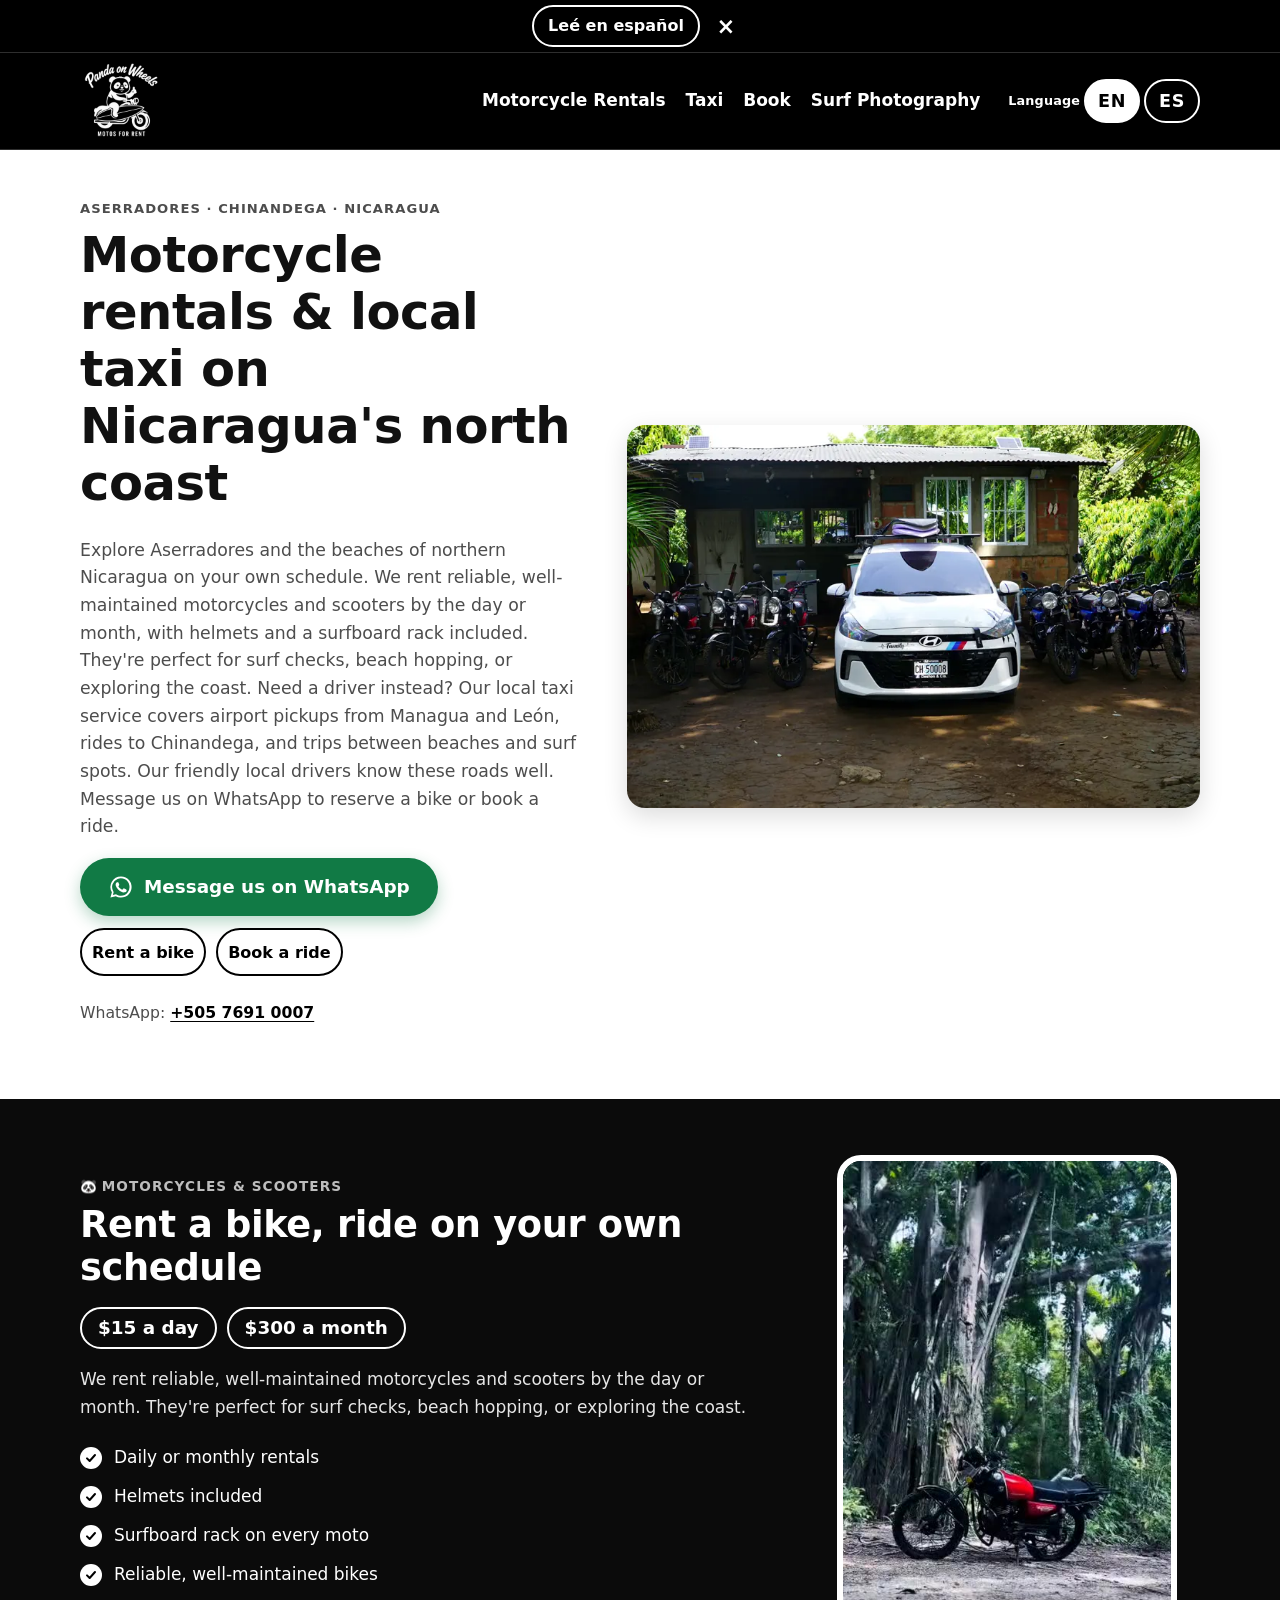
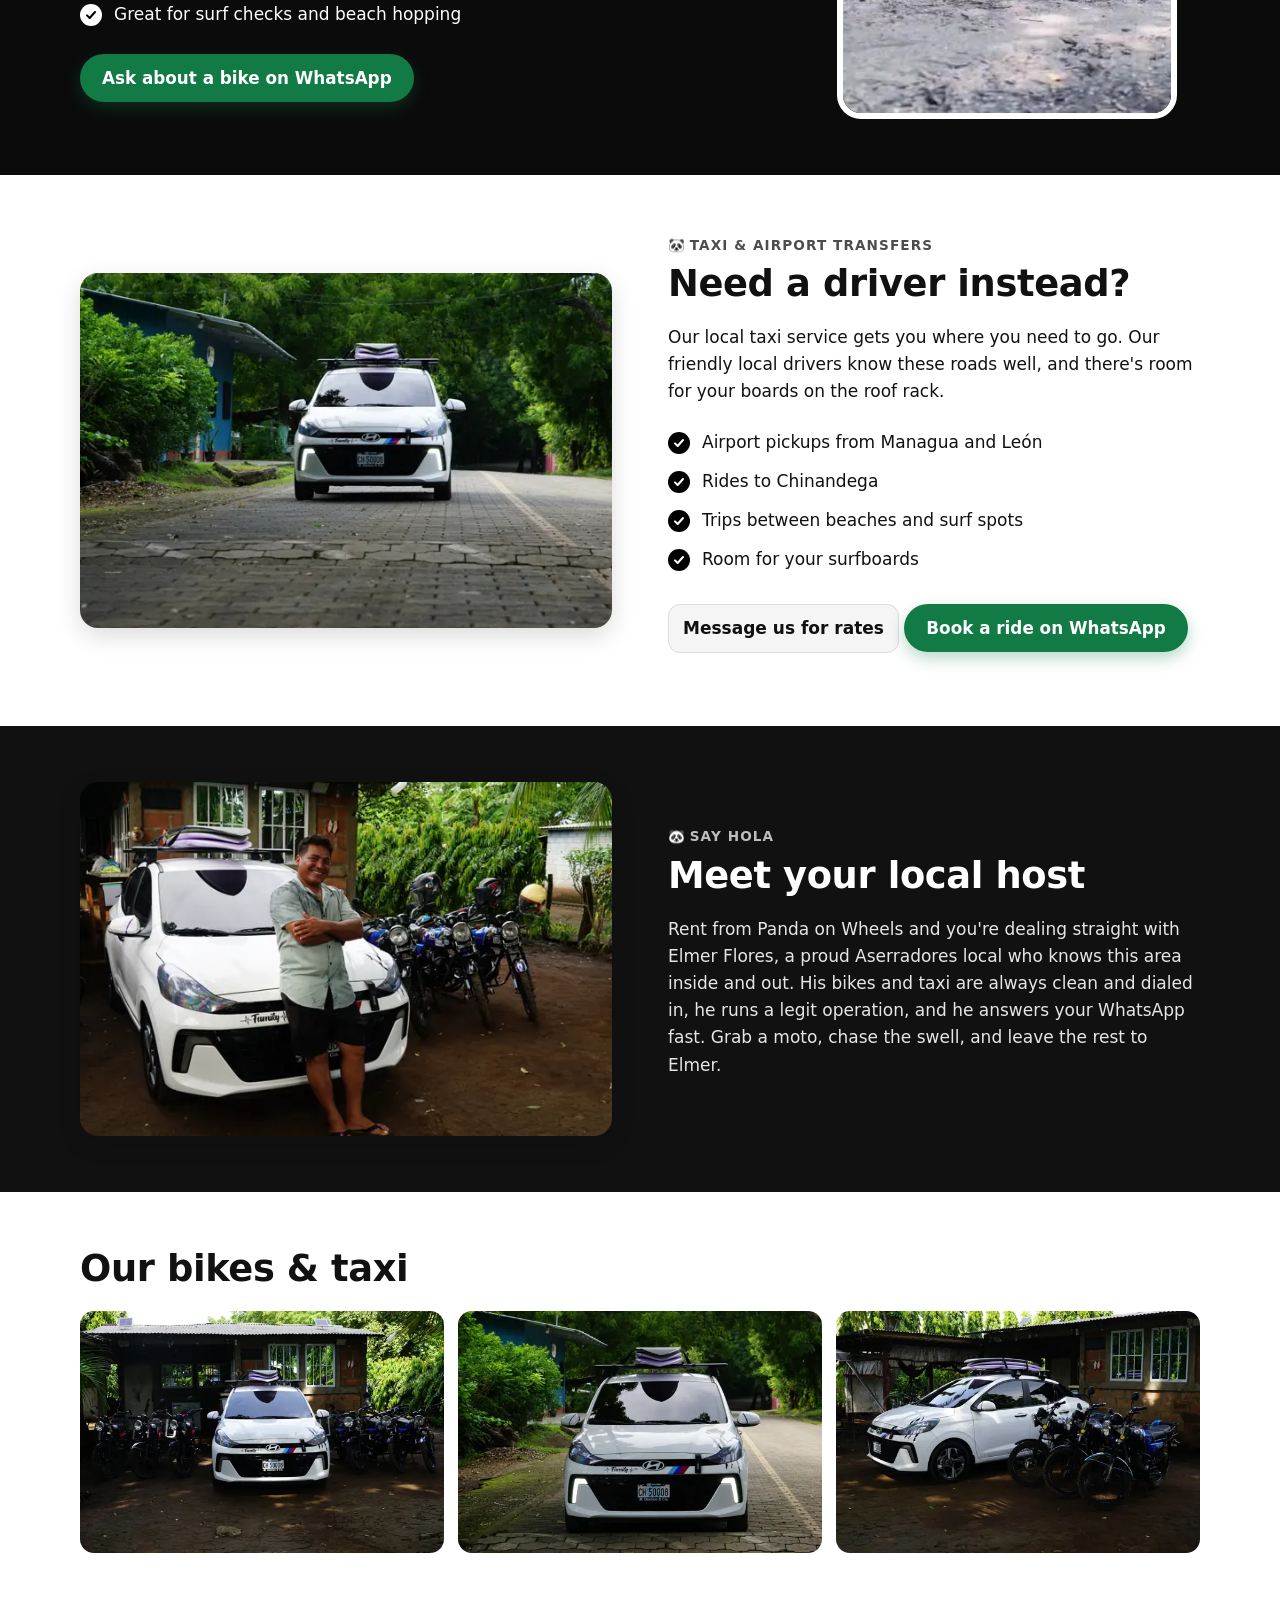
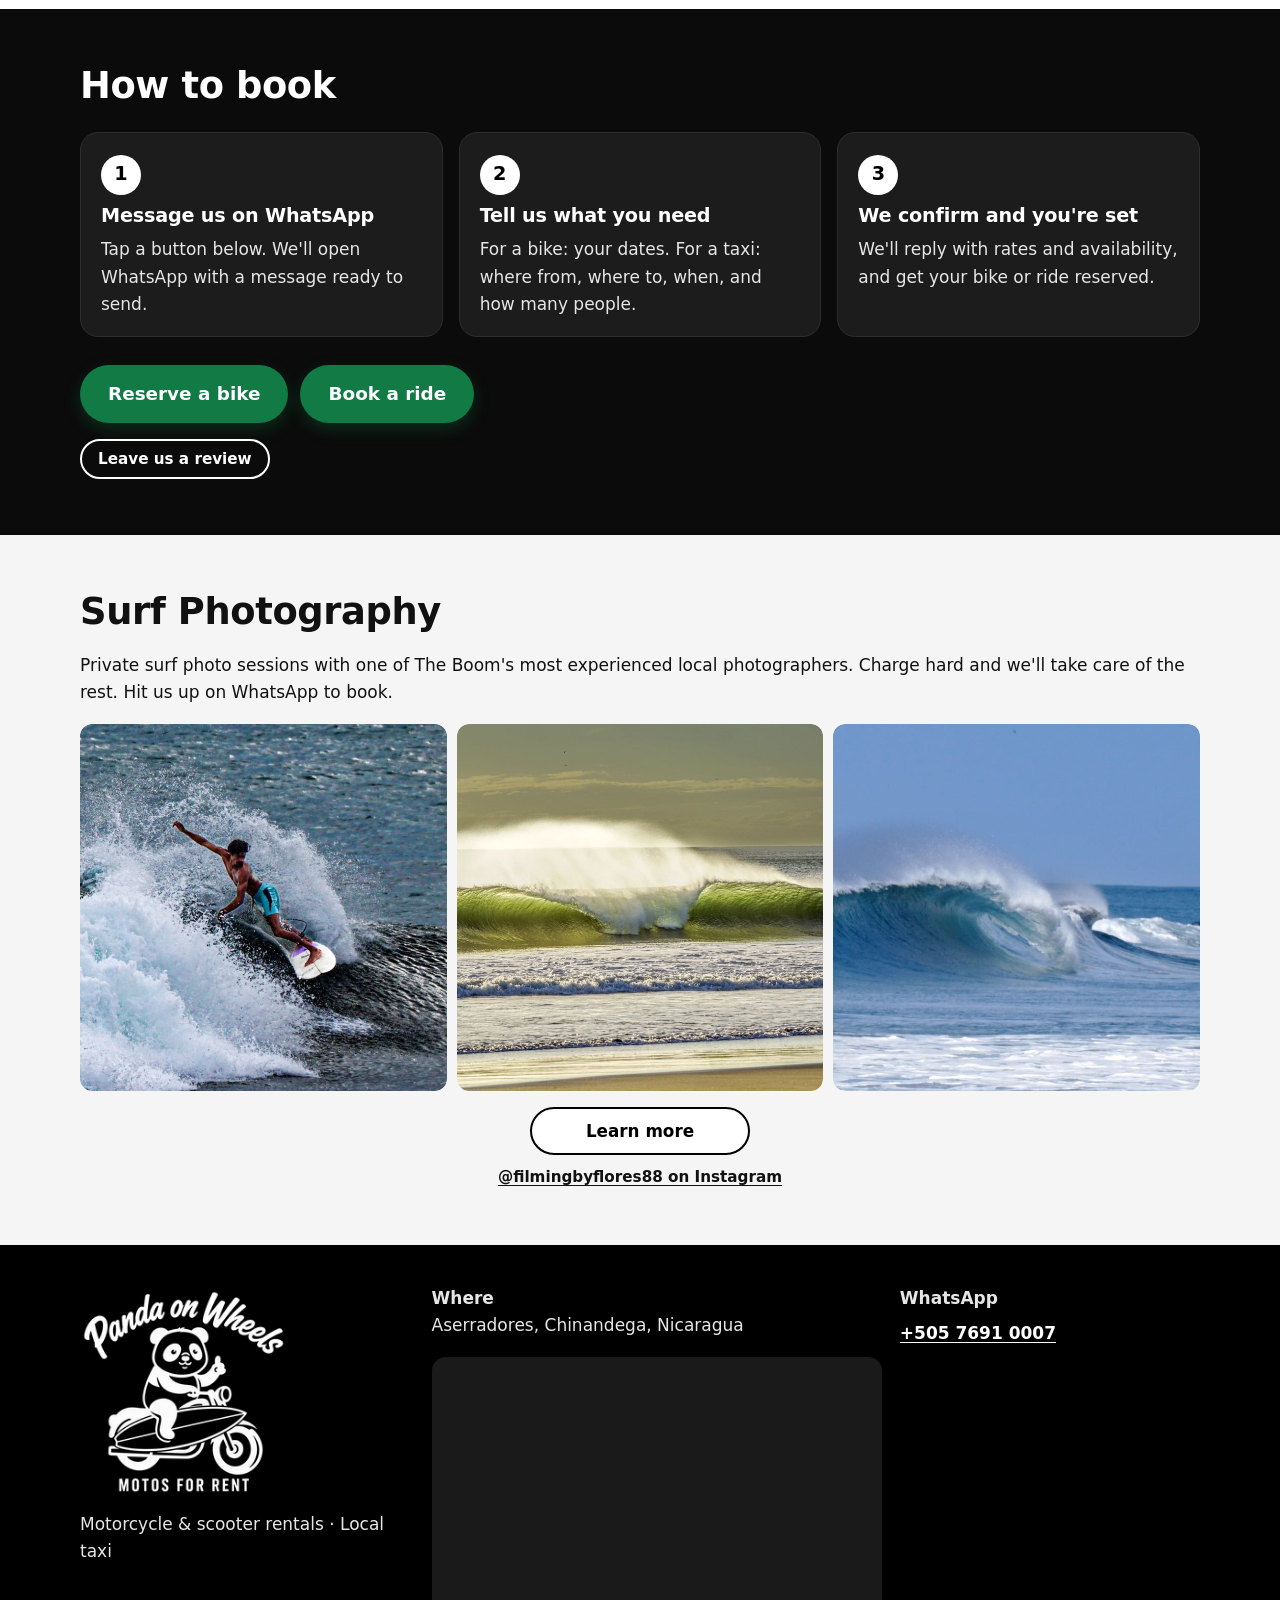
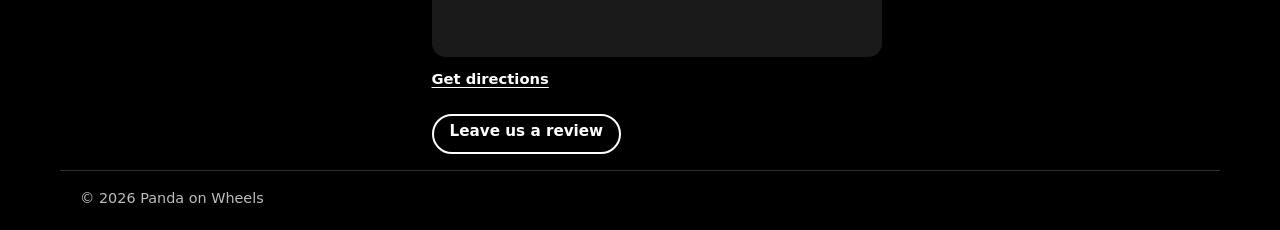
==== index.html @ 4ff0ecdb "Remove the bike availability button from rentals. Drop the Check bike availability link and its Span" ====
<!doctype html>
<html lang="en">
<head>
  <meta charset="utf-8">
  <meta name="viewport" content="width=device-width, initial-scale=1">
  <title>Panda on Wheels | Motorcycle Rentals &amp; Taxi in Aserradores, Nicaragua</title>
  <meta name="description" content="Motorcycle and scooter rentals by the day or month (helmets included) and local taxi service in Aserradores (Asseradores), Chinandega, Nicaragua. Airport pickups from Managua and León. Book on WhatsApp.">
  <!--
    Site URL: https://pandaonwheelsnicaragua.com
    Canonical, og:url, og:image, and JSON-LD url / logo / image use this domain.
    CNAME at the repo root is pandaonwheelsnicaragua.com.
  -->
  <link rel="canonical" href="https://pandaonwheelsnicaragua.com/">
  <link rel="icon" href="favicon-32.png" sizes="32x32" type="image/png">
  <link rel="icon" href="favicon.ico" sizes="any">
  <link rel="apple-touch-icon" href="apple-touch-icon.png" sizes="180x180">
  <meta name="theme-color" content="#000000">
  <!-- Open Graph / social previews -->
  <meta property="og:type" content="website">
  <meta property="og:site_name" content="Panda on Wheels">
  <meta property="og:title" content="Panda on Wheels | Motorcycle Rentals &amp; Taxi in Aserradores, Nicaragua">
  <meta property="og:description" content="Motorcycle and scooter rentals by the day or month, helmets included, plus local taxi and airport pickups. Alquiler de motos y servicio de taxi en Aserradores, Chinandega.">
  <meta property="og:url" content="https://pandaonwheelsnicaragua.com/">
  <meta property="og:image" content="https://pandaonwheelsnicaragua.com/images/og-image.jpg">
  <meta property="og:image:width" content="1200">
  <meta property="og:image:height" content="630">
  <meta property="og:image:alt" content="Panda on Wheels logo: a panda riding a motorcycle with a surfboard, text Motos for Rent">
  <meta property="og:locale" content="en_US">
  <meta property="og:locale:alternate" content="es_NI">
  <meta name="twitter:card" content="summary_large_image">

  <link rel="preload" as="image" href="images/storefront-1600.webp" imagesrcset="images/storefront-800.webp 800w, images/storefront-1600.webp 1600w" imagesizes="(min-width: 900px) 55vw, 100vw" type="image/webp">
  <link rel="stylesheet" href="styles.css?v=20261019l">

  <!-- LocalBusiness structured data: only confirmed facts.
       If the WhatsApp number changes, update "telephone" here AND in config.js. -->
  <script type="application/ld+json">
  {
    "@context": "https://schema.org",
    "@type": "LocalBusiness",
    "name": "Panda on Wheels",
    "founder": {"@type": "Person", "name": "Elmer Flores"},
    "url": "https://pandaonwheelsnicaragua.com/",
    "logo": "https://pandaonwheelsnicaragua.com/images/logo-square-512.png",
    "image": ["https://pandaonwheelsnicaragua.com/images/storefront-1600.jpg", "https://pandaonwheelsnicaragua.com/images/logo-square-512.png"],
    "description": "Motorcycle and scooter rentals by the day or month, helmets and a surfboard rack included, and local taxi service: airport pickups from Managua and León, rides to Chinandega, and trips between beaches and surf spots.",
    "telephone": "+505 7691 0007",
    "address": {
      "@type": "PostalAddress",
      "addressLocality": "Aserradores",
      "addressRegion": "Chinandega",
      "addressCountry": "NI"
    },
    "areaServed": ["Aserradores", "Aposentillo", "Jiquilillo", "Padre Ramos", "Chinandega", "León", "Managua"],
    "knowsLanguage": ["en", "es"],
    "priceRange": "$15/day, $300/month",
    "makesOffer": [
      {
        "@type": "Offer",
        "name": "Motorcycle rental by the day",
        "priceSpecification": {
          "@type": "UnitPriceSpecification",
          "price": "15",
          "priceCurrency": "USD",
          "unitText": "DAY"
        }
      },
      {
        "@type": "Offer",
        "name": "Motorcycle rental by the month",
        "priceSpecification": {
          "@type": "UnitPriceSpecification",
          "price": "300",
          "priceCurrency": "USD",
          "unitText": "MONTH"
        }
      }
    ]
  }
  </script>
</head>
<body>
  <a class="skip-link" href="#main" data-i18n="skip">Skip to content</a>

  <div class="lang-note" id="lang-note" hidden>
    <div class="wrap lang-note-inner">
      <button type="button" class="lang-note-go" data-i18n="lang.note">Leé en español</button>
      <button type="button" class="lang-note-x" data-i18n-aria="lang.dismiss" aria-label="Dismiss">×</button>
    </div>
  </div>
  <script>
    (function () {
      try {
        if (!localStorage.getItem('pow-lang') && localStorage.getItem('pow-lang-note') !== '1') {
          document.getElementById('lang-note').hidden = false;
        }
      } catch (e) {}
    })();
  </script>

  <header class="site-header">
    <div class="wrap header-inner">
      <a class="brand" href="#top" aria-label="Panda on Wheels – home">
        <img class="brand-logo" src="images/logo-white-480.png" srcset="images/logo-white-240.png 240w, images/logo-white-480.png 480w, images/logo-white.png 720w" sizes="(min-width: 900px) 80px, 64px" width="64" height="64" alt="Panda on Wheels">
      </a>
      <nav class="nav" id="site-nav" aria-label="Main">
        <a href="#rentals" data-i18n="nav.rentals">Motorcycle Rentals</a>
        <a href="#taxi" data-i18n="nav.taxi">Taxi</a>
        <a href="#book" data-i18n="nav.book">Book</a>
        <a href="/surf-photography/" data-i18n="nav.surf">Surf Photography</a>
      </nav>
      <div class="header-end">
        <div class="lang" role="group" aria-label="Language / Idioma">
          <span class="lang-label" data-i18n="lang.label">Language</span>
          <button type="button" data-lang="en" aria-pressed="true" lang="en">EN</button>
          <button type="button" data-lang="es" aria-pressed="false" lang="es">ES</button>
        </div>
        <button type="button" class="menu-toggle" aria-expanded="false" aria-controls="site-nav" aria-label="Menu" data-i18n-aria="nav.menu">
          <svg class="menu-icon menu-icon-bars" viewBox="0 0 28 23" width="28" height="23" aria-hidden="true" focusable="false"><path fill="none" stroke="currentColor" stroke-width="3" stroke-linecap="round" d="M1.5 1.5h25M1.5 11.5h25M1.5 21.5h25"/></svg>
          <svg class="menu-icon menu-icon-x" viewBox="0 0 28 28" width="28" height="28" aria-hidden="true" focusable="false"><path fill="none" stroke="currentColor" stroke-width="3" stroke-linecap="round" d="M4 4l20 20M24 4L4 24"/></svg>
        </button>
      </div>
    </div>
  </header>

  <main id="main">
    <!-- HERO -->
    <section class="hero" id="top">
      <div class="wrap hero-grid">
        <div class="hero-text">
          <p class="eyebrow" data-i18n="hero.eyebrow">Aserradores · Chinandega · Nicaragua</p>
          <h1 data-i18n="hero.title">Motorcycle rentals &amp; local taxi on Nicaragua's north coast</h1>
          <p class="lead" data-i18n="hero.lead">Explore Aserradores and the beaches of northern Nicaragua on your own schedule. We rent reliable, well-maintained motorcycles and scooters by the day or month, with helmets and a surfboard rack included. They're perfect for surf checks, beach hopping, or exploring the coast. Need a driver instead? Our local taxi service covers airport pickups from Managua and León, rides to Chinandega, and trips between beaches and surf spots. Our friendly local drivers know these roads well. Message us on WhatsApp to reserve a bike or book a ride.</p>
          <a class="btn btn-wa btn-xl js-wa" data-wa="general" href="#book" target="_blank" rel="noopener">
            <svg class="wa-icon" viewBox="0 0 32 32" aria-hidden="true" focusable="false"><path fill="currentColor" d="M16 3a13 13 0 0 0-11.2 19.6L3 29l6.6-1.7A13 13 0 1 0 16 3zm0 23.7c-2 0-4-.5-5.7-1.6l-.4-.2-3.9 1 1-3.8-.3-.4A10.7 10.7 0 1 1 16 26.7zm5.9-8c-.3-.2-1.9-1-2.2-1-.3-.1-.5-.2-.7.1l-1 1.3c-.2.2-.4.2-.7.1-.3-.2-1.4-.5-2.6-1.6-1-.9-1.6-1.9-1.8-2.2-.2-.3 0-.5.1-.7l.5-.6.3-.5c.1-.2 0-.4 0-.6l-1-2.4c-.3-.6-.5-.5-.7-.5h-.6c-.2 0-.6.1-.9.4-.3.3-1.2 1.1-1.2 2.8s1.2 3.2 1.4 3.5c.2.2 2.4 3.6 5.7 5 .8.4 1.4.6 1.9.7.8.3 1.5.2 2.1.1.6-.1 1.9-.8 2.2-1.5.3-.7.3-1.4.2-1.5-.1-.2-.3-.3-.6-.4z"/></svg>
            <span data-i18n="hero.cta">Message us on WhatsApp</span>
          </a>
          <div class="hero-sub">
            <a class="btn btn-ghost js-wa" data-wa="rental" href="#book" target="_blank" rel="noopener" data-i18n="hero.ctaBike">Rent a bike</a>
            <a class="btn btn-ghost js-wa" data-wa="taxi" href="#book" target="_blank" rel="noopener" data-i18n="hero.ctaTaxi">Book a ride</a>
          </div>
          <p class="hero-phone"><span data-i18n="hero.phone">WhatsApp:</span> <a class="js-wa js-wa-display" data-wa="general" href="#book" target="_blank" rel="noopener"></a></p>
        </div>
        <figure class="hero-media">
          <picture>
            <source type="image/webp" srcset="images/storefront-800.webp 800w, images/storefront-1600.webp 1600w" sizes="(min-width: 900px) 55vw, 100vw">
            <img src="images/storefront-1600.jpg" srcset="images/storefront-800.jpg 800w, images/storefront-1600.jpg 1600w" sizes="(min-width: 900px) 55vw, 100vw" width="1600" height="1067"
                 alt="Panda on Wheels shop in Aserradores: motorcycles lined up on both sides of a white car parked in front of the house" data-i18n-alt="img.hero" fetchpriority="high">
          </picture>
        </figure>
      </div>
    </section>

    <!-- RENTALS -->
    <section class="section dark" id="rentals" aria-labelledby="rentals-h">
      <div class="wrap split has-video">
        <div>
          <p class="kicker" data-i18n="rentals.kicker">Motorcycles &amp; scooters</p>
          <h2 id="rentals-h" data-i18n="rentals.title">Rent a bike, ride on your own schedule</h2>
          <div class="prices">
            <p class="price" data-i18n="rentals.price">$15 a day</p>
            <p class="price" data-i18n="rentals.priceMonth">$300 a month</p>
          </div>
          <p data-i18n="rentals.body">We rent reliable, well-maintained motorcycles and scooters by the day or month. They're perfect for surf checks, beach hopping, or exploring the coast.</p>
          <ul class="checks">
            <li data-i18n="rentals.li1">Daily or monthly rentals</li>
            <li data-i18n="rentals.li2">Helmets included</li>
            <li data-i18n="rentals.rack">Surfboard rack on every moto</li>
            <li data-i18n="rentals.li3">Reliable, well-maintained bikes</li>
            <li data-i18n="rentals.li4">Great for surf checks and beach hopping</li>
          </ul>
          <a class="btn btn-wa js-wa" data-wa="rental" href="#book" target="_blank" rel="noopener" data-i18n="rentals.cta">Ask about a bike on WhatsApp</a>
        </div>
        <figure class="video-card">
          <!-- Muted autoplay loop. JS swaps to the poster only when prefers-reduced-motion is set. -->
          <video class="js-motion-video" autoplay muted loop playsinline preload="metadata" poster="video/red-bike-poster.jpg" width="432" height="716"
                 aria-label="Short clip: a red rental motorcycle parked in front of a big tree in the jungle" data-i18n-aria="img.video">
            <source src="video/red-bike-loop.mp4" type="video/mp4">
          </video>
          <img class="video-poster" src="video/red-bike-poster.jpg" width="432" height="716" loading="lazy"
               alt="A red rental motorcycle parked in front of a big tree in the jungle" data-i18n-alt="img.video">
        </figure>
      </div>
    </section>

    <!-- TAXI -->
    <section class="section" id="taxi" aria-labelledby="taxi-h">
      <div class="wrap split reverse">
        <div>
          <p class="kicker" data-i18n="taxi.kicker">Taxi &amp; airport transfers</p>
          <h2 id="taxi-h" data-i18n="taxi.title">Need a driver instead?</h2>
          <p data-i18n="taxi.body">Our local taxi service gets you where you need to go. Our friendly local drivers know these roads well, and there's room for your boards on the roof rack.</p>
          <ul class="checks">
            <li data-i18n="taxi.li1">Airport pickups from Managua and León</li>
            <li data-i18n="taxi.li2">Rides to Chinandega</li>
            <li data-i18n="taxi.li3">Trips between beaches and surf spots</li>
            <li data-i18n="taxi.li4">Room for your surfboards</li>
          </ul>
          <p class="rates" data-i18n="rates">Message us for rates</p>
          <a class="btn btn-wa js-wa" data-wa="taxi" href="#book" target="_blank" rel="noopener" data-i18n="taxi.cta">Book a ride on WhatsApp</a>
        </div>
        <figure class="photo">
          <picture>
            <source type="image/webp" srcset="images/taxi-on-road-wide-600.webp 600w, images/taxi-on-road-wide-1200.webp 1200w" sizes="(min-width: 900px) 45vw, 100vw">
            <img src="images/taxi-on-road-wide-1200.jpg" srcset="images/taxi-on-road-wide-600.jpg 600w, images/taxi-on-road-wide-1200.jpg 1200w" sizes="(min-width: 900px) 45vw, 100vw" width="1200" height="800" loading="lazy"
                 alt="White Panda on Wheels taxi with surfboards on the roof rack, on a cobblestone road under trees" data-i18n-alt="img.taxi">
          </picture>
        </figure>
      </div>
    </section>

    <!-- LOCAL HOST -->
    <section class="section dark dark-2" id="host" aria-labelledby="host-h">
      <div class="wrap split">
        <figure class="photo">
          <picture>
            <source type="image/webp" srcset="images/owner-with-taxi-and-bikes-600.webp 600w, images/owner-with-taxi-and-bikes-1200.webp 1200w" sizes="(min-width: 900px) 45vw, 100vw">
            <img src="images/owner-with-taxi-and-bikes-1200.jpg" srcset="images/owner-with-taxi-and-bikes-600.jpg 600w, images/owner-with-taxi-and-bikes-1200.jpg 1200w" sizes="(min-width: 900px) 45vw, 100vw" width="1200" height="800" loading="lazy"
                 alt="Elmer Flores, owner of Panda on Wheels, with the taxi and rental motorcycles" data-i18n-alt="img.host">
          </picture>
        </figure>
        <div>
          <p class="kicker" data-i18n="host.kicker">Say hola</p>
          <h2 id="host-h" data-i18n="host.title">Meet your local host</h2>
          <p data-i18n="host.body">Rent from Panda on Wheels and you're dealing straight with Elmer Flores, a proud Aserradores local who knows this area inside and out. His bikes and taxi are always clean and dialed in, he runs a legit operation, and he answers your WhatsApp fast. Grab a moto, chase the swell, and leave the rest to Elmer.</p>
        </div>
      </div>
    </section>

    <!-- GALLERY -->
    <section class="section" id="gallery" aria-labelledby="gallery-h">
      <div class="wrap">
        <h2 id="gallery-h" data-i18n="gallery.title">Our bikes &amp; taxi</h2>
        <div class="gallery">
          <figure>
            <picture>
              <source type="image/webp" srcset="images/storefront-taxi-bikes-600.webp 600w, images/storefront-taxi-bikes-1200.webp 1200w" sizes="(min-width: 700px) 33vw, 100vw">
              <img src="images/storefront-taxi-bikes-1200.jpg" srcset="images/storefront-taxi-bikes-600.jpg 600w, images/storefront-taxi-bikes-1200.jpg 1200w" sizes="(min-width: 700px) 33vw, 100vw" width="1200" height="800" loading="lazy"
                   alt="The Panda on Wheels house with the taxi in the middle and motorcycles on both sides" data-i18n-alt="img.g1">
            </picture>
          </figure>
          <figure>
            <picture>
              <source type="image/webp" srcset="images/taxi-front-closeup-600.webp 600w, images/taxi-front-closeup-1200.webp 1200w" sizes="(min-width: 700px) 33vw, 100vw">
              <img src="images/taxi-front-closeup-1200.jpg" srcset="images/taxi-front-closeup-600.jpg 600w, images/taxi-front-closeup-1200.jpg 1200w" sizes="(min-width: 700px) 33vw, 100vw" width="1200" height="800" loading="lazy"
                   alt="Front view of the white taxi with surfboards strapped to the roof rack" data-i18n-alt="img.g2">
            </picture>
          </figure>
          <figure>
            <picture>
              <source type="image/webp" srcset="images/taxi-side-with-bikes-600.webp 600w, images/taxi-side-with-bikes-1200.webp 1200w" sizes="(min-width: 700px) 33vw, 100vw">
              <img src="images/taxi-side-with-bikes-1200.jpg" srcset="images/taxi-side-with-bikes-600.jpg 600w, images/taxi-side-with-bikes-1200.jpg 1200w" sizes="(min-width: 700px) 33vw, 100vw" width="1200" height="800" loading="lazy"
                   alt="Three blue rental motorcycles parked next to the white Panda on Wheels taxi" data-i18n-alt="img.g3">
            </picture>
          </figure>
        </div>
      </div>
    </section>

    <!-- HOW TO BOOK -->
    <section class="section book dark" id="book" aria-labelledby="book-h">
      <div class="wrap">
        <h2 id="book-h" data-i18n="book.title">How to book</h2>
        <ol class="steps">
          <li><span class="step-num" aria-hidden="true">1</span><h3 data-i18n="book.s1t">Message us on WhatsApp</h3><p data-i18n="book.s1">Tap a button below. We'll open WhatsApp with a message ready to send.</p></li>
          <li><span class="step-num" aria-hidden="true">2</span><h3 data-i18n="book.s2t">Tell us what you need</h3><p data-i18n="book.s2">For a bike: your dates. For a taxi: where from, where to, when, and how many people.</p></li>
          <li><span class="step-num" aria-hidden="true">3</span><h3 data-i18n="book.s3t">We confirm and you're set</h3><p data-i18n="book.s3">We'll reply with rates and availability, and get your bike or ride reserved.</p></li>
        </ol>
        <div class="book-ctas">
          <a class="btn btn-wa btn-xl js-wa" data-wa="rental" href="#book" target="_blank" rel="noopener" data-i18n="book.ctaBike">Reserve a bike</a>
          <a class="btn btn-wa btn-xl js-wa" data-wa="taxi" href="#book" target="_blank" rel="noopener" data-i18n="book.ctaTaxi">Book a ride</a>
        </div>
        <p class="review-row"><a class="review-link" href="https://g.page/r/CTjEyNGqPs2sEBM/review" target="_blank" rel="noopener" data-i18n="review.cta">Leave us a review</a></p>
      </div>
    </section>

    <!-- SURF PHOTOGRAPHY -->
    <section class="section light-2" id="surf-photography" aria-labelledby="surf-h">
      <div class="wrap">
        <h2 id="surf-h" data-i18n="surf.title">Surf Photography</h2>
        <p data-i18n="surf.body">Private surf photo sessions with one of The Boom's most experienced local photographers. Charge hard and we'll take care of the rest. Hit us up on WhatsApp to book.</p>
        <div class="surf-teaser">
          <a href="/surf-photography/"><img src="images/surf/surf-12-720.jpg?v=20261019d" srcset="images/surf/surf-12-720.jpg?v=20261019d 720w, images/surf/surf-12.jpg?v=20261019d 1440w" sizes="(min-width: 800px) 33vw, 80vw" width="720" height="720" loading="lazy" alt="Surfer crouched inside a barrel near Aserradores" data-i18n-alt="surf.p12"></a>
          <a href="/surf-photography/"><img src="images/surf/surf-02-720.jpg?v=20261019d" srcset="images/surf/surf-02-720.jpg?v=20261019d 720w, images/surf/surf-02.jpg?v=20261019d 1440w" sizes="(min-width: 800px) 33vw, 80vw" width="720" height="720" loading="lazy" alt="Surfer riding down the face of a wave near Aserradores" data-i18n-alt="surf.p02"></a>
          <a href="/surf-photography/"><img src="images/surf/surf-08-720.jpg?v=20261019d" srcset="images/surf/surf-08-720.jpg?v=20261019d 720w, images/surf/surf-08.jpg?v=20261019d 1440w" sizes="(min-width: 800px) 33vw, 80vw" width="720" height="720" loading="lazy" alt="Surfer high on the face of a wave near Aserradores" data-i18n-alt="surf.p08"></a>
        </div>
        <div class="surf-more">
          <a class="btn btn-ghost" href="/surf-photography/" data-i18n="surf.more">Learn more</a>
          <a class="surf-ig-link" href="https://www.instagram.com/filmingbyflores88/" target="_blank" rel="noopener" data-i18n="surf.igLink">@filmingbyflores88 on Instagram</a>
        </div>
      </div>
    </section>
  </main>

  <footer class="site-footer">
    <div class="wrap footer-inner">
      <div>
        <picture>
          <source type="image/webp" srcset="images/logo-white-240.webp 1x, images/logo-white-480.webp 2x">
          <img class="footer-logo" src="images/logo-white-480.png" width="200" height="200" loading="lazy"
               alt="Panda on Wheels logo: a panda riding a motorcycle with a surfboard. Motos for rent" data-i18n-alt="img.logo">
        </picture>
        <p data-i18n="footer.tagline">Motorcycle &amp; scooter rentals · Local taxi</p>
      </div>
      <div>
        <p><strong data-i18n="footer.where">Where</strong><br>Aserradores, Chinandega, Nicaragua</p>
        <div class="footer-map">
          <iframe src="https://www.google.com/maps?q=Panda+on+Wheels,+Kilometro+169,+Entrada+Serro+El+Gallo,+Chinandega+26200,+Nicaragua&amp;output=embed" title="Panda on Wheels on Google Maps" loading="lazy" referrerpolicy="no-referrer-when-downgrade"></iframe>
        </div>
        <p class="map-directions"><a href="https://www.google.com/maps/search/?api=1&amp;query=Panda+on+Wheels+Aserradores+Chinandega+Nicaragua" target="_blank" rel="noopener" data-i18n="footer.map">Get directions</a></p>
        <p class="review-row"><a class="review-link" href="https://g.page/r/CTjEyNGqPs2sEBM/review" target="_blank" rel="noopener" data-i18n="review.cta">Leave us a review</a></p>
      </div>
      <div>
        <p><strong>WhatsApp</strong><br><a class="js-wa js-wa-display" data-wa="general" href="#book" target="_blank" rel="noopener"></a></p>
      </div>
    </div>
    <p class="wrap copyright">© <span id="year">2026</span> Panda on Wheels</p>
  </footer>

  <!-- Floating WhatsApp button (mobile) -->
  <a class="wa-float js-wa" data-wa="general" href="#book" target="_blank" rel="noopener" aria-label="Message us on WhatsApp" data-i18n-aria="float">
    <svg viewBox="0 0 32 32" aria-hidden="true" focusable="false"><path fill="currentColor" d="M16 3a13 13 0 0 0-11.2 19.6L3 29l6.6-1.7A13 13 0 1 0 16 3zm0 23.7c-2 0-4-.5-5.7-1.6l-.4-.2-3.9 1 1-3.8-.3-.4A10.7 10.7 0 1 1 16 26.7zm5.9-8c-.3-.2-1.9-1-2.2-1-.3-.1-.5-.2-.7.1l-1 1.3c-.2.2-.4.2-.7.1-.3-.2-1.4-.5-2.6-1.6-1-.9-1.6-1.9-1.8-2.2-.2-.3 0-.5.1-.7l.5-.6.3-.5c.1-.2 0-.4 0-.6l-1-2.4c-.3-.6-.5-.5-.7-.5h-.6c-.2 0-.6.1-.9.4-.3.3-1.2 1.1-1.2 2.8s1.2 3.2 1.4 3.5c.2.2 2.4 3.6 5.7 5 .8.4 1.4.6 1.9.7.8.3 1.5.2 2.1.1.6-.1 1.9-.8 2.2-1.5.3-.7.3-1.4.2-1.5-.1-.2-.3-.3-.6-.4z"/></svg>
    <span class="wa-float-label" data-i18n="floatShort">WhatsApp</span>
  </a>

  <script src="config.js?v=20261019c"></script>
  <script src="main.js?v=20261019o"></script>
</body>
</html>
---- styles.css ----
/* Panda on Wheels – mobile-first, black & white "panda" palette.
   Only colour: WhatsApp green on WhatsApp buttons. Photos stay full colour. */
:root{
  --black:#000;
  --black-1:#0b0b0b;
  --black-2:#111;
  --white:#fff;
  --off:#f5f5f5;
  --ink:#111;
  --muted:#4d4d4d;      /* 8.4:1 on #fff, 7.7:1 on #f5f5f5 */
  --muted-dark:#bdbdbd; /* 10:1 on #0b0b0b */
  --line:#dcdcdc;
  --line-dark:#2e2e2e;
  --wa:#117a45;         /* white text on it = 5.4:1 (AA) */
  --wa-dark:#0c5f35;
  --radius:18px;
  --shadow:0 8px 24px rgba(0,0,0,.14);
  --font: system-ui,-apple-system,"Segoe UI",Roboto,"Helvetica Neue",Arial,sans-serif;
  --font-display: ui-rounded,"SF Pro Rounded","Nunito","Segoe UI Rounded",system-ui,-apple-system,"Segoe UI",Roboto,sans-serif;
  --focus:#000;
}
*,*::before,*::after{box-sizing:border-box}
html{scroll-behavior:smooth;-webkit-text-size-adjust:100%}
@media (prefers-reduced-motion: reduce){html{scroll-behavior:auto}}
body{margin:0;font-family:var(--font);font-size:1.0625rem;line-height:1.6;color:var(--ink);background:var(--white);padding-bottom:84px}
img,video{max-width:100%;height:auto;display:block}
h1,h2,h3{font-family:var(--font-display);line-height:1.15;margin:0 0 .5em;letter-spacing:-.01em}
h1{font-size:clamp(1.9rem,6.5vw,3.1rem)}
h2{font-size:clamp(1.6rem,5vw,2.3rem)}
h3{font-size:1.2rem}
p{margin:0 0 1em}
a{color:inherit;text-underline-offset:3px}
.wrap{width:100%;max-width:1160px;margin:0 auto;padding:0 20px}
figure{margin:0}
.skip-link{position:absolute;left:-999px;top:0;background:var(--white);color:var(--black);padding:12px 16px;z-index:100;border-radius:0 0 8px 0}
.skip-link:focus{left:0}
:focus-visible{outline:3px solid var(--focus);outline-offset:3px}

/* Dark / light rhythm */
.dark,.site-header,.site-footer{--focus:#fff;background:var(--black-1);color:var(--white)}
.dark-2{background:var(--black-2)}
.light-2{background:var(--off)}

/* Header (black, shows the original logo) */
.site-header{position:sticky;top:0;z-index:50;background:var(--black);border-bottom:1px solid var(--line-dark)}
.header-inner{display:flex;align-items:center;gap:12px;padding-top:8px;padding-bottom:8px}
.brand{display:flex;align-items:center;flex:none;text-decoration:none;color:var(--white);min-height:44px}
.brand-logo{width:64px;height:64px;max-width:100%;flex:none}
.nav{display:none;margin-left:auto;gap:4px}
.nav a{color:var(--white);text-decoration:none;font-weight:600;padding:10px 12px;border-radius:10px;white-space:nowrap}
.nav a:hover{background:#222}
.header-end{margin-left:auto;display:flex;align-items:center;gap:4px;flex:none}
.lang{display:flex;align-items:center;gap:4px;flex:none;color:var(--white)}
.menu-toggle{display:inline-flex;align-items:center;justify-content:center;width:48px;height:48px;padding:0;border:0;background:transparent;color:#fff;cursor:pointer}
.menu-icon{display:block;flex:none}
.menu-icon-x{display:none}
.menu-toggle[aria-expanded="true"] .menu-icon-bars{display:none}
.menu-toggle[aria-expanded="true"] .menu-icon-x{display:block}
.lang-label{font-family:var(--font);font-weight:700;font-size:.68rem;letter-spacing:.01em;color:#fff;white-space:nowrap}
.lang button{font:inherit;font-weight:800;font-size:1.05rem;letter-spacing:.04em;border:2px solid var(--white);background:transparent;color:var(--white);min-width:48px;min-height:44px;padding:0 10px;border-radius:999px;cursor:pointer}
.lang button[aria-pressed="true"]{background:var(--white);color:var(--black);border-color:var(--white)}
.lang-note{background:var(--black);color:var(--white);border-bottom:1px solid var(--line-dark)}
.lang-note[hidden]{display:none}
.lang-note-inner{display:flex;align-items:center;justify-content:center;gap:4px;min-height:52px}
.lang-note-go{font:inherit;font-weight:800;font-size:1rem;color:var(--white);background:transparent;border:2px solid var(--white);border-radius:999px;min-height:40px;padding:6px 14px;cursor:pointer}
.lang-note-x{font:inherit;font-weight:800;font-size:1.4rem;line-height:1;color:var(--white);background:transparent;border:0;min-width:44px;min-height:44px;cursor:pointer}
@media (max-width:899px){
  .lang-label{font-size:.62rem}
  .lang{gap:2px}
  .lang button{min-width:44px;padding:0 8px}
  .header-end{gap:2px}
  .menu-toggle{width:48px;height:48px}
  .nav{position:absolute;left:0;right:0;top:100%;flex-direction:column;gap:0;margin:0;background:#000;border-top:1px solid var(--line-dark);z-index:60;padding:4px 0 8px}
  .site-header.is-open .nav{display:flex}
  .nav a{display:flex;align-items:center;min-height:52px;padding:14px 20px;border-radius:0;border-bottom:1px solid var(--line-dark);font-size:1.125rem;white-space:normal}
  .nav a:last-child{border-bottom:0}
}
@media (max-width:360px){
  .lang-label{display:none}
}
@media (min-width:900px){
  .brand-logo{width:80px;height:80px}
  .nav{display:flex}
  .menu-toggle{display:none}
  .nav + .header-end{margin-left:8px}
  .nav a{padding:10px 6px}
  .lang-label{font-size:.72rem}
  .lang button{min-width:46px;font-size:1rem;padding:0 8px}
}
@media (min-width:1100px){
  .nav a{padding:10px 8px}
  .lang-label{font-size:.8rem}
  .lang button{min-width:56px;font-size:1.1rem;padding:0 10px}
}

/* Buttons */
.btn{display:inline-flex;align-items:center;justify-content:center;gap:10px;min-height:48px;padding:12px 22px;border-radius:999px;font-weight:700;text-decoration:none;font-size:1.05rem;line-height:1.2;text-align:center;transition:transform .15s ease,background .15s ease}
.btn:hover{transform:translateY(-1px)}
.btn-wa{background:var(--wa);color:var(--white);box-shadow:0 6px 16px rgba(17,122,69,.3)}
.btn-wa:hover{background:var(--wa-dark)}
.btn-xl{min-height:58px;font-size:1.15rem;padding:14px 28px;width:100%}
.btn-ghost{background:var(--white);color:var(--black);border:2px solid var(--black)}
.btn-ghost:hover{background:var(--off)}
.wa-icon,.ig-icon{width:26px;height:26px;flex:none}
.surf-ig{margin-top:12px}
.surf-ig-link{display:inline-block;margin-top:10px;font-weight:700;font-size:.95rem}
@media (min-width:600px){.btn-xl{width:auto}}

/* Hero (white) */
.hero{padding:20px 0 40px;background:var(--white)}
.hero-grid{display:grid;gap:22px}
.hero-media{order:-1}
.hero-media img{width:100%;aspect-ratio:3/2;object-fit:cover;border-radius:var(--radius);box-shadow:var(--shadow)}
.eyebrow{font-weight:700;color:var(--muted);text-transform:uppercase;letter-spacing:.08em;font-size:.82rem;margin-bottom:.6em}
.lead{font-size:1rem;color:var(--muted);max-width:40rem}
@media (min-width:900px){.lead{font-size:1.08rem}}
.hero-sub{display:grid;grid-template-columns:1fr 1fr;gap:10px;margin-top:12px}
.hero-sub .btn{padding:12px 10px;font-size:1rem}
.hero-phone{margin:14px 0 0;color:var(--muted);font-size:.98rem}
.hero-phone a{font-weight:700;display:inline-block;padding:10px 0;color:var(--black)}
@media (min-width:900px){
  .hero{padding:48px 0 64px}
  .hero-grid{grid-template-columns:1fr 1.15fr;align-items:center;gap:48px}
  .hero-media{order:0}
  .hero-sub{display:flex;flex-wrap:wrap}
}

/* Sections */
.section{padding:56px 0}
section[id]{scroll-margin-top:112px}
.kicker{display:inline-block;font-weight:700;font-size:.85rem;text-transform:uppercase;letter-spacing:.08em;color:var(--muted);margin-bottom:.5em}
.dark .kicker{color:var(--muted-dark)}
.kicker::before{content:"🐼 ";letter-spacing:0}
.dark p{color:#e6e6e6}
.split{display:grid;gap:28px;align-items:center}
.photo img{width:100%;aspect-ratio:3/2;object-fit:cover;border-radius:var(--radius);box-shadow:var(--shadow)}
@media (min-width:900px){
  .split{grid-template-columns:1fr 1fr;gap:56px}
  .split.reverse > :first-child{order:2}
  .split.has-video{grid-template-columns:1.4fr .8fr}
}
.checks{list-style:none;padding:0;margin:0 0 1.2em}
.checks li{position:relative;padding:6px 0 6px 34px}
.checks li::before{content:"";position:absolute;left:0;top:9px;width:22px;height:22px;border-radius:50%;background:var(--black) url("data:image/svg+xml,%3Csvg xmlns='http://www.w3.org/2000/svg' viewBox='0 0 24 24'%3E%3Cpath fill='none' stroke='white' stroke-width='3' stroke-linecap='round' stroke-linejoin='round' d='M6 12.5l4 4 8-9'/%3E%3C/svg%3E") center/16px no-repeat}
.dark .checks li::before{background:var(--white) url("data:image/svg+xml,%3Csvg xmlns='http://www.w3.org/2000/svg' viewBox='0 0 24 24'%3E%3Cpath fill='none' stroke='black' stroke-width='3' stroke-linecap='round' stroke-linejoin='round' d='M6 12.5l4 4 8-9'/%3E%3C/svg%3E") center/16px no-repeat}
.prices{display:flex;flex-wrap:wrap;align-items:center;gap:8px 10px;margin:0 0 1em}
.price{display:inline-block;margin:0;padding:8px 16px;border:2px solid currentColor;border-radius:999px;font-weight:800;font-size:1.15rem;line-height:1.2}
.dark .price{color:var(--white);border-color:var(--white)}
.rates{display:inline-block;background:var(--off);border:1px solid var(--line);border-radius:12px;padding:10px 14px;font-weight:700;color:var(--ink);text-decoration:none}
.dark .rates{background:#1c1c1c;border-color:var(--line-dark);color:var(--white)}
a.rates:hover{background:#eaeaea}
.dark a.rates:hover{background:#2a2a2a}
.rates + .btn{display:flex;width:100%;margin-top:4px}
@media (min-width:600px){.rates + .btn{display:inline-flex;width:auto}}

/* Video card (Rentals) */
.video-card{position:relative;max-width:300px;width:100%;margin:0 auto;border-radius:24px;overflow:hidden;background:var(--black);aspect-ratio:432/716;border:6px solid var(--white)}
.video-card video,.video-card img{width:100%;height:100%;object-fit:cover}
.video-card .video-poster{display:none}
@media (prefers-reduced-motion: reduce){
  .video-card video{display:none}
  .video-card .video-poster{display:block}
}
.video-card.reduced video{display:none}
.video-card.reduced .video-poster{display:block}
@media (min-width:900px){.video-card{max-width:340px}}

/* Surf photography */
.surf-more{display:flex;flex-direction:column;align-items:center;margin:16px 0 0}
.surf-more .btn{width:100%}
.surf-hero{position:relative;height:320px;background:#000;overflow:hidden}
.surf-hero-media,.surf-hero-shade{position:absolute;inset:0}
.surf-hero-media img{width:100%;height:100%;object-fit:cover;object-position:center}
.surf-hero-shade{background:linear-gradient(to top,rgba(0,0,0,.35),rgba(0,0,0,0) 42%)}
.surf-intro{padding-top:28px;padding-bottom:8px}
.surf-intro p{max-width:40rem}
.surf-grid{display:grid;grid-template-columns:minmax(0,1fr);gap:10px;margin-top:8px}
.surf-shot{display:block;width:100%;min-width:0;padding:0;border:0;background:transparent;cursor:pointer;border-radius:12px}
.surf-shot img,.surf-teaser img{width:100%;aspect-ratio:1;object-fit:cover;border-radius:12px}
.surf-credit{margin:16px 0 0;font-size:.92rem;color:var(--muted)}
.surf-credit a{font-weight:700;color:inherit}
.surf-teaser{display:flex;gap:10px;margin-top:18px;width:100%;max-width:100%;min-width:0;overflow-x:auto;scroll-snap-type:x mandatory;-webkit-overflow-scrolling:touch;overscroll-behavior-x:contain}
.surf-teaser a{display:block;flex:0 0 min(80vw,100%);min-width:0;scroll-snap-align:start;border-radius:12px;overflow:hidden}
@media (min-width:800px){
  .surf-hero{height:460px}
  .surf-grid{grid-template-columns:repeat(2,minmax(0,1fr));gap:12px}
  .surf-teaser{display:grid;grid-template-columns:repeat(3,minmax(0,1fr));overflow:visible;scroll-snap-type:none}
  .surf-teaser a{width:auto;max-width:none}
  .surf-more .btn{width:auto;min-width:220px}
}
.surf-lightbox[hidden]{display:none}
.surf-lightbox{position:fixed;inset:0;z-index:80;display:flex;align-items:center;justify-content:center}
.surf-lb-backdrop{position:absolute;inset:0;border:0;padding:0;background:rgba(0,0,0,.92);cursor:pointer}
.surf-lb-img{position:relative;z-index:1;max-width:calc(100% - 112px);max-height:78vh;width:auto;height:auto;object-fit:contain;border-radius:8px;background:#000}
.surf-lb-x,.surf-lb-prev,.surf-lb-next{position:absolute;z-index:2;width:48px;height:48px;border:0;border-radius:999px;background:#111;color:#fff;font-size:1.8rem;line-height:1;cursor:pointer}
.surf-lb-x{top:12px;right:12px}
.surf-lb-prev{left:8px;top:50%;transform:translateY(-50%)}
.surf-lb-next{right:8px;top:50%;transform:translateY(-50%)}
body.surf-lb-open{overflow:hidden}
.nav a[aria-current="page"]{text-decoration:underline;text-underline-offset:4px}

/* Gallery */
.gallery{display:grid;gap:14px;margin-top:20px}
.gallery img{width:100%;aspect-ratio:3/2;object-fit:cover;border-radius:14px}
@media (min-width:700px){.gallery{grid-template-columns:repeat(3,1fr)}}

/* How to book (dark, between the light gallery and light surf section) */
.book.dark .steps li{background:#1c1c1c;border-color:var(--line-dark)}
.book.dark .steps h3{color:#fff}
.book.dark .steps p{color:#e6e6e6}
.book.dark .step-num{background:#fff;color:#000}
.book.dark .review-link{color:#fff}
.steps{list-style:none;padding:0;margin:24px 0 28px;display:grid;gap:16px}
.steps li{background:var(--off);border:1px solid var(--line);border-radius:var(--radius);padding:22px 20px 18px}
.steps p{margin:0;color:var(--muted)}
.step-num{display:inline-flex;align-items:center;justify-content:center;width:40px;height:40px;border-radius:50%;background:var(--black);color:var(--white);font-weight:800;font-size:1.2rem;margin-bottom:10px}
.book-ctas{display:grid;gap:12px}
@media (min-width:800px){.steps{grid-template-columns:repeat(3,1fr)}.book-ctas{display:flex;flex-wrap:wrap}}
.review-row{margin:16px 0 0}
.review-link{display:inline-flex;align-items:center;justify-content:center;min-height:40px;padding:6px 16px;border-radius:999px;border:2px solid currentColor;font-weight:700;font-size:.95rem;line-height:1.2;text-decoration:none;color:var(--black)}
.review-link:hover{opacity:.85}

/* Footer (black, white logo) */
.site-footer{background:var(--black);color:#e6e6e6;padding:40px 0 20px}
.site-footer a{color:var(--white);font-weight:700;display:inline-block;padding:8px 0}
.site-footer a.review-link{color:var(--white);padding:6px 16px}
.footer-inner{display:grid;gap:18px}
.footer-logo{width:200px;height:200px;margin:0 0 6px -10px}
.footer-map{margin:8px 0 2px;border-radius:14px;overflow:hidden;background:#1a1a1a;line-height:0}
.footer-map iframe{display:block;width:100%;height:240px;border:0}
.map-directions{margin:0}
.map-directions a{font-size:.92rem}
@media (min-width:800px){
  .footer-logo{width:220px;height:220px}
  .footer-map iframe{height:300px}
}
.copyright{font-size:.9rem;color:var(--muted-dark);margin-top:16px;border-top:1px solid var(--line-dark);padding-top:16px}
@media (min-width:800px){.footer-inner{grid-template-columns:1fr 1.35fr .9fr;align-items:start}}

/* Floating WhatsApp button (mobile only) */
.wa-float{position:fixed;right:16px;bottom:16px;z-index:60;display:flex;align-items:center;gap:8px;background:var(--wa);color:var(--white);text-decoration:none;font-weight:700;border-radius:999px;padding:0 20px 0 16px;height:60px;box-shadow:0 10px 24px rgba(0,0,0,.3);border:2px solid var(--white);transition:opacity .2s ease,transform .2s ease}
.wa-float.is-hidden{opacity:0;transform:translateY(20px);pointer-events:none}
.wa-float svg{width:30px;height:30px}
.wa-float:hover{background:var(--wa-dark)}
@media (min-width:900px){.wa-float{display:none}body{padding-bottom:0}}
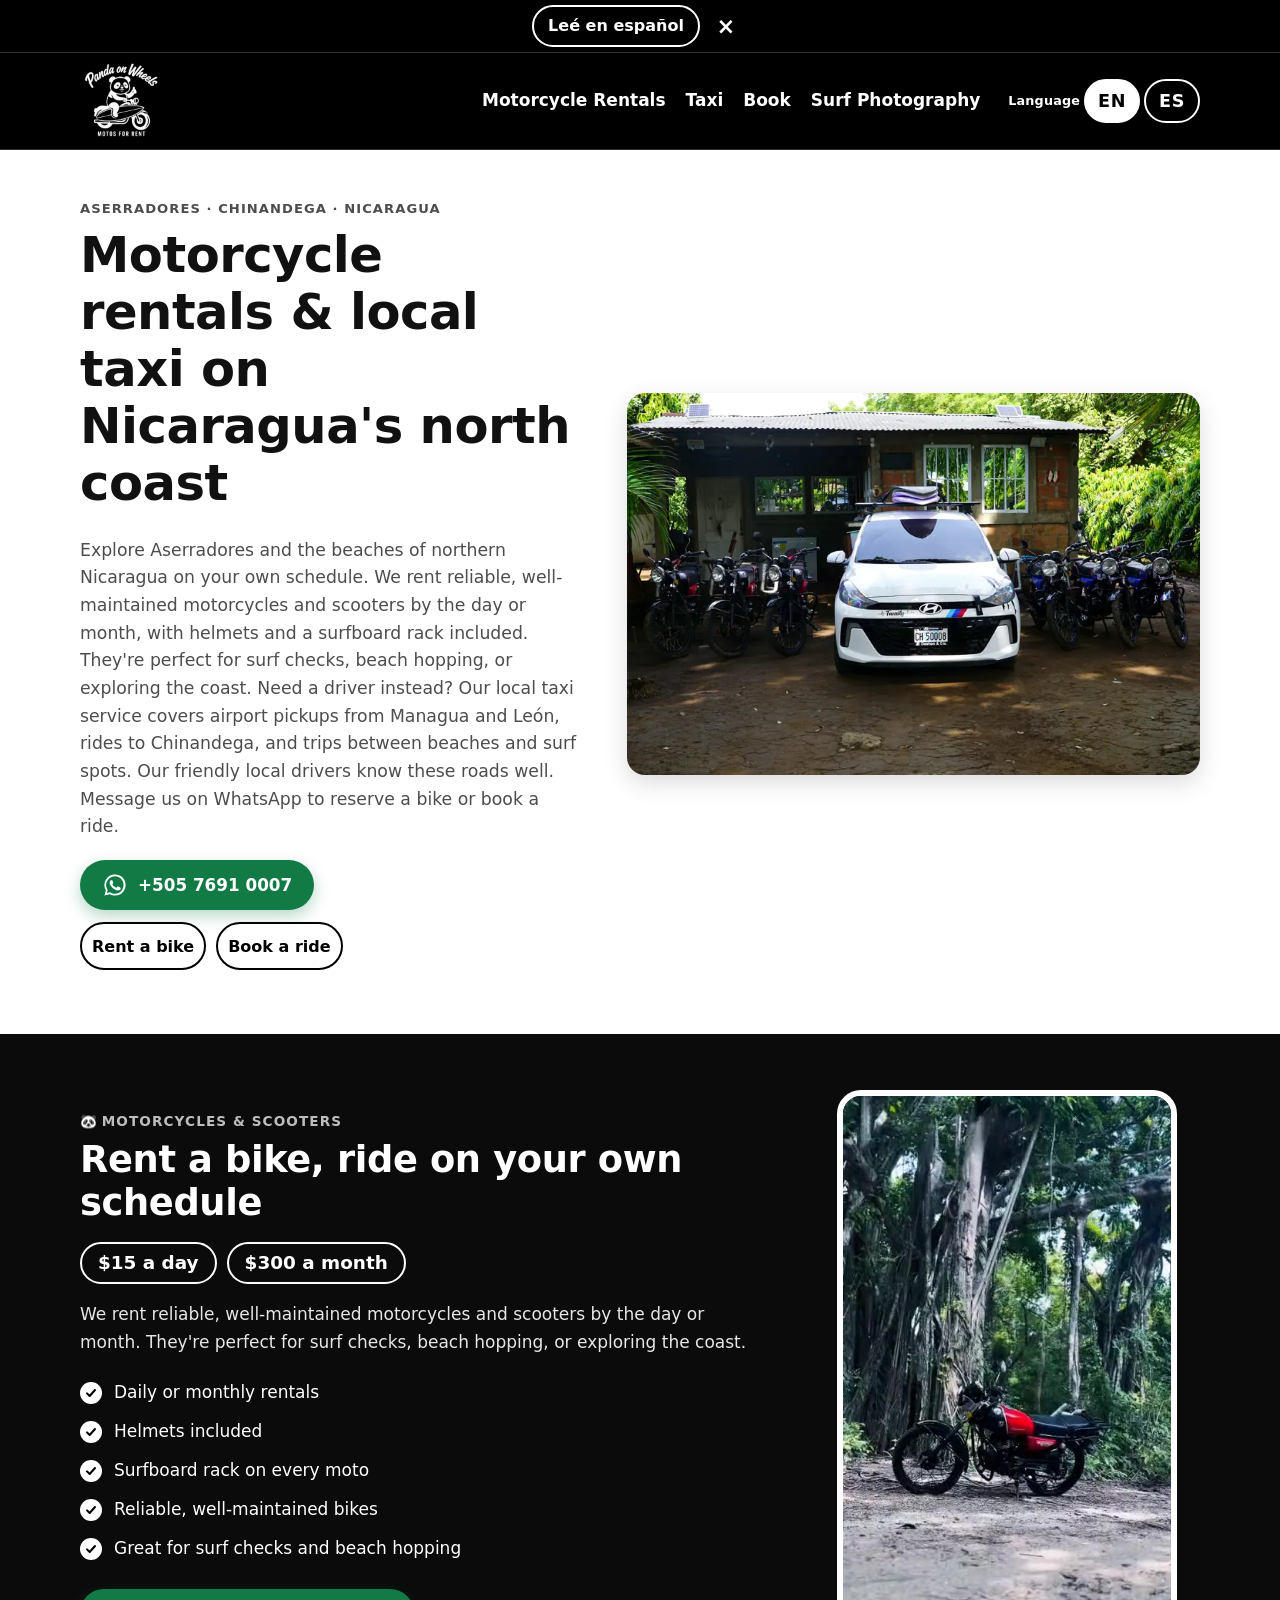
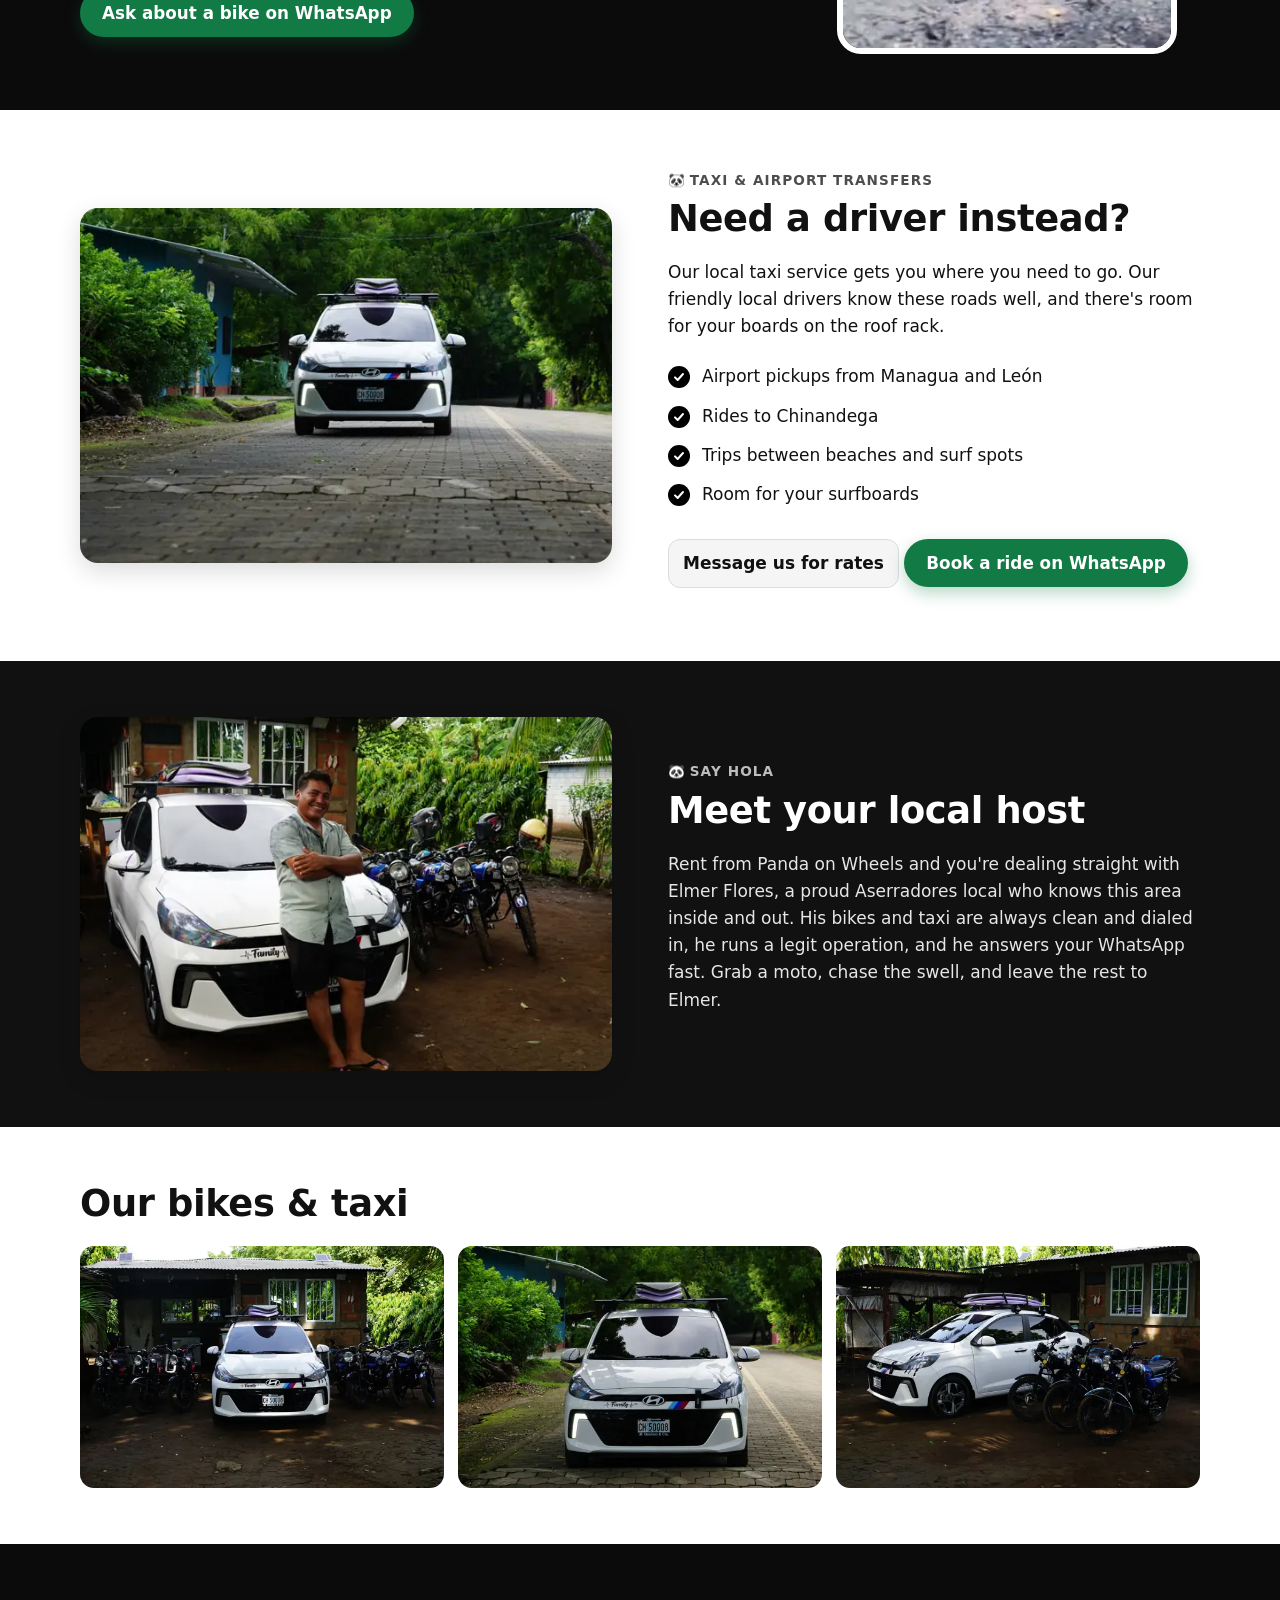
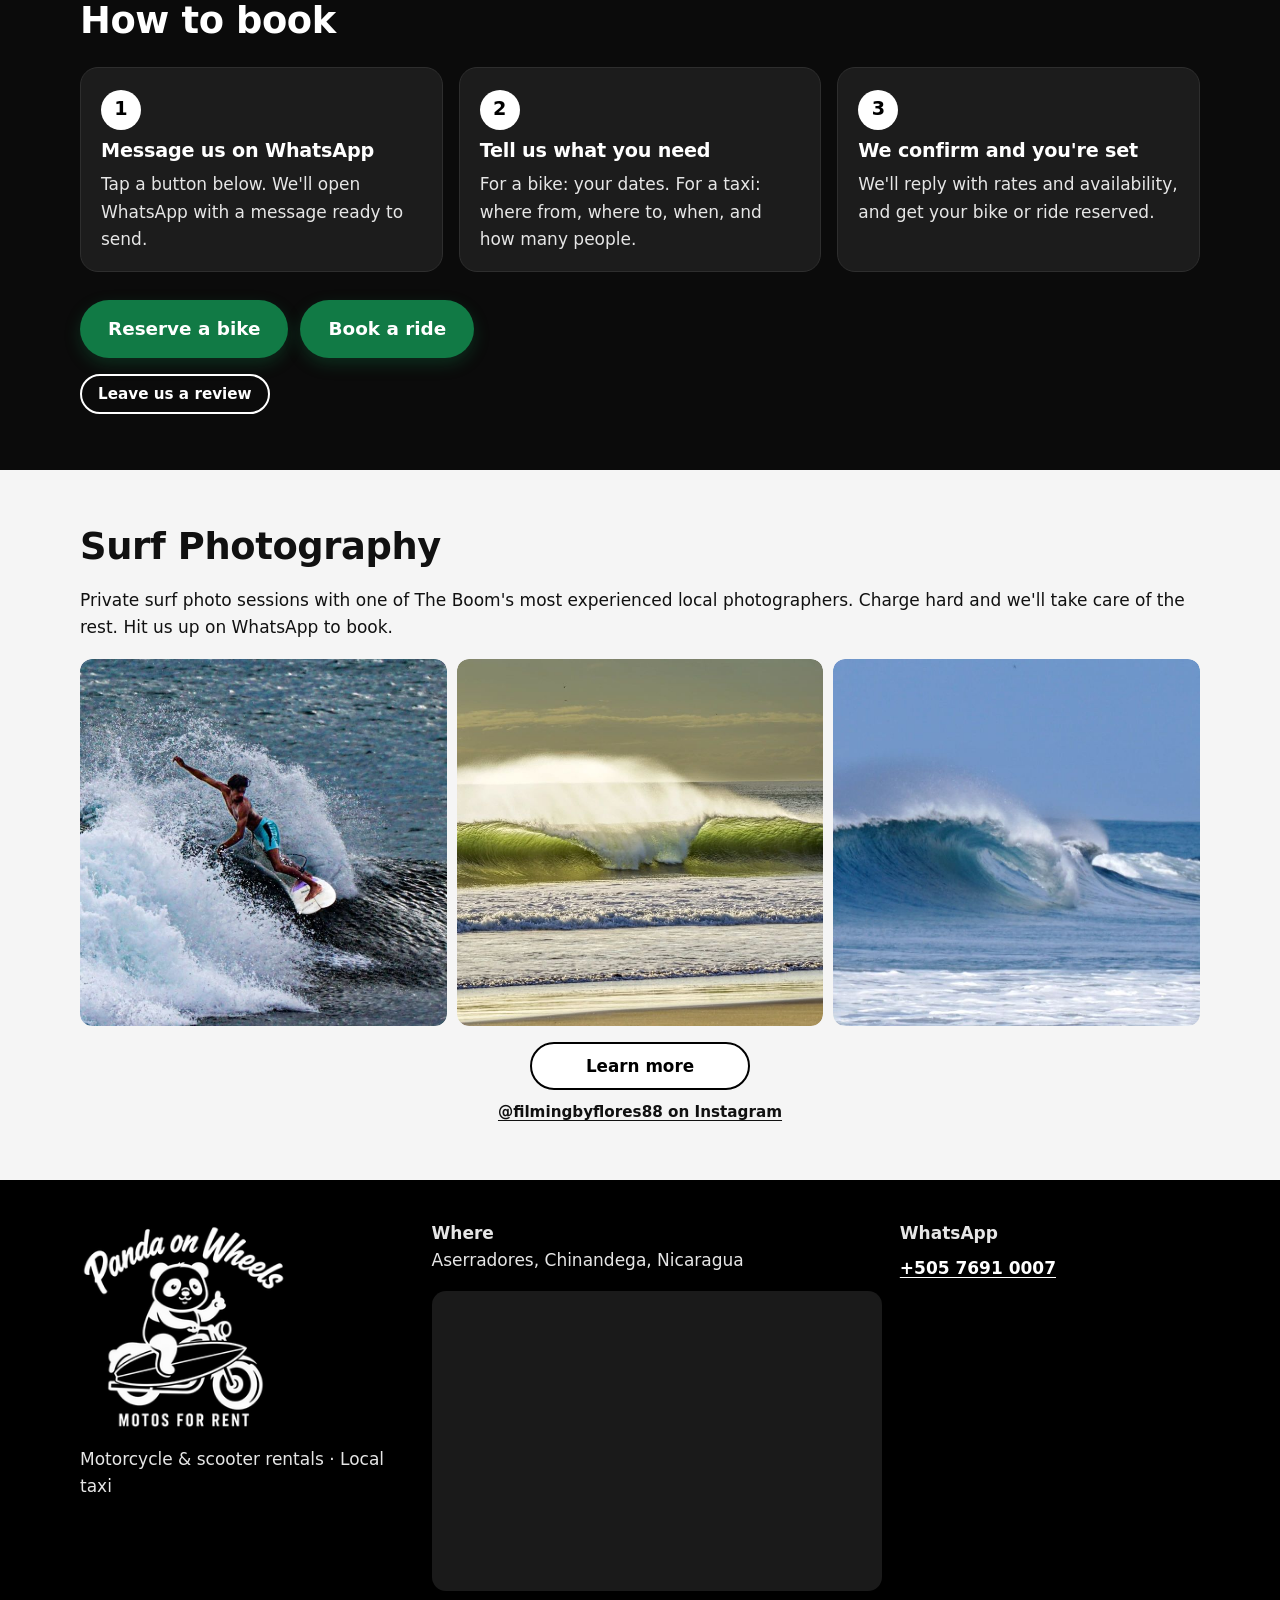
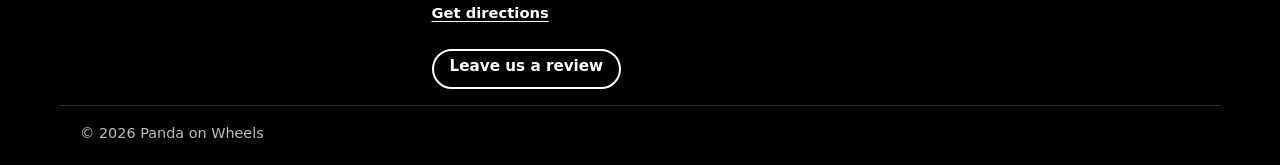
==== commit a99ee3b3: "Replace the intro WhatsApp button with the phone number. Remove the large Message us on WhatsApp but" ====
--- a/index.html
+++ b/index.html
@@ -30,7 +30,7 @@
   <meta name="twitter:card" content="summary_large_image">
 
   <link rel="preload" as="image" href="images/storefront-1600.webp" imagesrcset="images/storefront-800.webp 800w, images/storefront-1600.webp 1600w" imagesizes="(min-width: 900px) 55vw, 100vw" type="image/webp">
-  <link rel="stylesheet" href="styles.css?v=20261019l">
+  <link rel="stylesheet" href="styles.css?v=20261019p">
 
   <!-- LocalBusiness structured data: only confirmed facts.
        If the WhatsApp number changes, update "telephone" here AND in config.js. -->
@@ -131,15 +131,14 @@
           <p class="eyebrow" data-i18n="hero.eyebrow">Aserradores · Chinandega · Nicaragua</p>
           <h1 data-i18n="hero.title">Motorcycle rentals &amp; local taxi on Nicaragua's north coast</h1>
           <p class="lead" data-i18n="hero.lead">Explore Aserradores and the beaches of northern Nicaragua on your own schedule. We rent reliable, well-maintained motorcycles and scooters by the day or month, with helmets and a surfboard rack included. They're perfect for surf checks, beach hopping, or exploring the coast. Need a driver instead? Our local taxi service covers airport pickups from Managua and León, rides to Chinandega, and trips between beaches and surf spots. Our friendly local drivers know these roads well. Message us on WhatsApp to reserve a bike or book a ride.</p>
-          <a class="btn btn-wa btn-xl js-wa" data-wa="general" href="#book" target="_blank" rel="noopener">
+          <a class="btn btn-wa hero-wa js-wa" data-wa="general" href="#book" target="_blank" rel="noopener">
             <svg class="wa-icon" viewBox="0 0 32 32" aria-hidden="true" focusable="false"><path fill="currentColor" d="M16 3a13 13 0 0 0-11.2 19.6L3 29l6.6-1.7A13 13 0 1 0 16 3zm0 23.7c-2 0-4-.5-5.7-1.6l-.4-.2-3.9 1 1-3.8-.3-.4A10.7 10.7 0 1 1 16 26.7zm5.9-8c-.3-.2-1.9-1-2.2-1-.3-.1-.5-.2-.7.1l-1 1.3c-.2.2-.4.2-.7.1-.3-.2-1.4-.5-2.6-1.6-1-.9-1.6-1.9-1.8-2.2-.2-.3 0-.5.1-.7l.5-.6.3-.5c.1-.2 0-.4 0-.6l-1-2.4c-.3-.6-.5-.5-.7-.5h-.6c-.2 0-.6.1-.9.4-.3.3-1.2 1.1-1.2 2.8s1.2 3.2 1.4 3.5c.2.2 2.4 3.6 5.7 5 .8.4 1.4.6 1.9.7.8.3 1.5.2 2.1.1.6-.1 1.9-.8 2.2-1.5.3-.7.3-1.4.2-1.5-.1-.2-.3-.3-.6-.4z"/></svg>
-            <span data-i18n="hero.cta">Message us on WhatsApp</span>
+            <span class="js-wa-display">+505 7691 0007</span>
           </a>
           <div class="hero-sub">
             <a class="btn btn-ghost js-wa" data-wa="rental" href="#book" target="_blank" rel="noopener" data-i18n="hero.ctaBike">Rent a bike</a>
             <a class="btn btn-ghost js-wa" data-wa="taxi" href="#book" target="_blank" rel="noopener" data-i18n="hero.ctaTaxi">Book a ride</a>
           </div>
-          <p class="hero-phone"><span data-i18n="hero.phone">WhatsApp:</span> <a class="js-wa js-wa-display" data-wa="general" href="#book" target="_blank" rel="noopener"></a></p>
         </div>
         <figure class="hero-media">
           <picture>
@@ -324,6 +323,6 @@
   </a>
 
   <script src="config.js?v=20261019c"></script>
-  <script src="main.js?v=20261019o"></script>
+  <script src="main.js?v=20261019p"></script>
 </body>
 </html>
--- a/styles.css
+++ b/styles.css
@@ -114,10 +114,9 @@
 .eyebrow{font-weight:700;color:var(--muted);text-transform:uppercase;letter-spacing:.08em;font-size:.82rem;margin-bottom:.6em}
 .lead{font-size:1rem;color:var(--muted);max-width:40rem}
 @media (min-width:900px){.lead{font-size:1.08rem}}
+.hero-wa{margin-top:2px}
 .hero-sub{display:grid;grid-template-columns:1fr 1fr;gap:10px;margin-top:12px}
 .hero-sub .btn{padding:12px 10px;font-size:1rem}
-.hero-phone{margin:14px 0 0;color:var(--muted);font-size:.98rem}
-.hero-phone a{font-weight:700;display:inline-block;padding:10px 0;color:var(--black)}
 @media (min-width:900px){
   .hero{padding:48px 0 64px}
   .hero-grid{grid-template-columns:1fr 1.15fr;align-items:center;gap:48px}
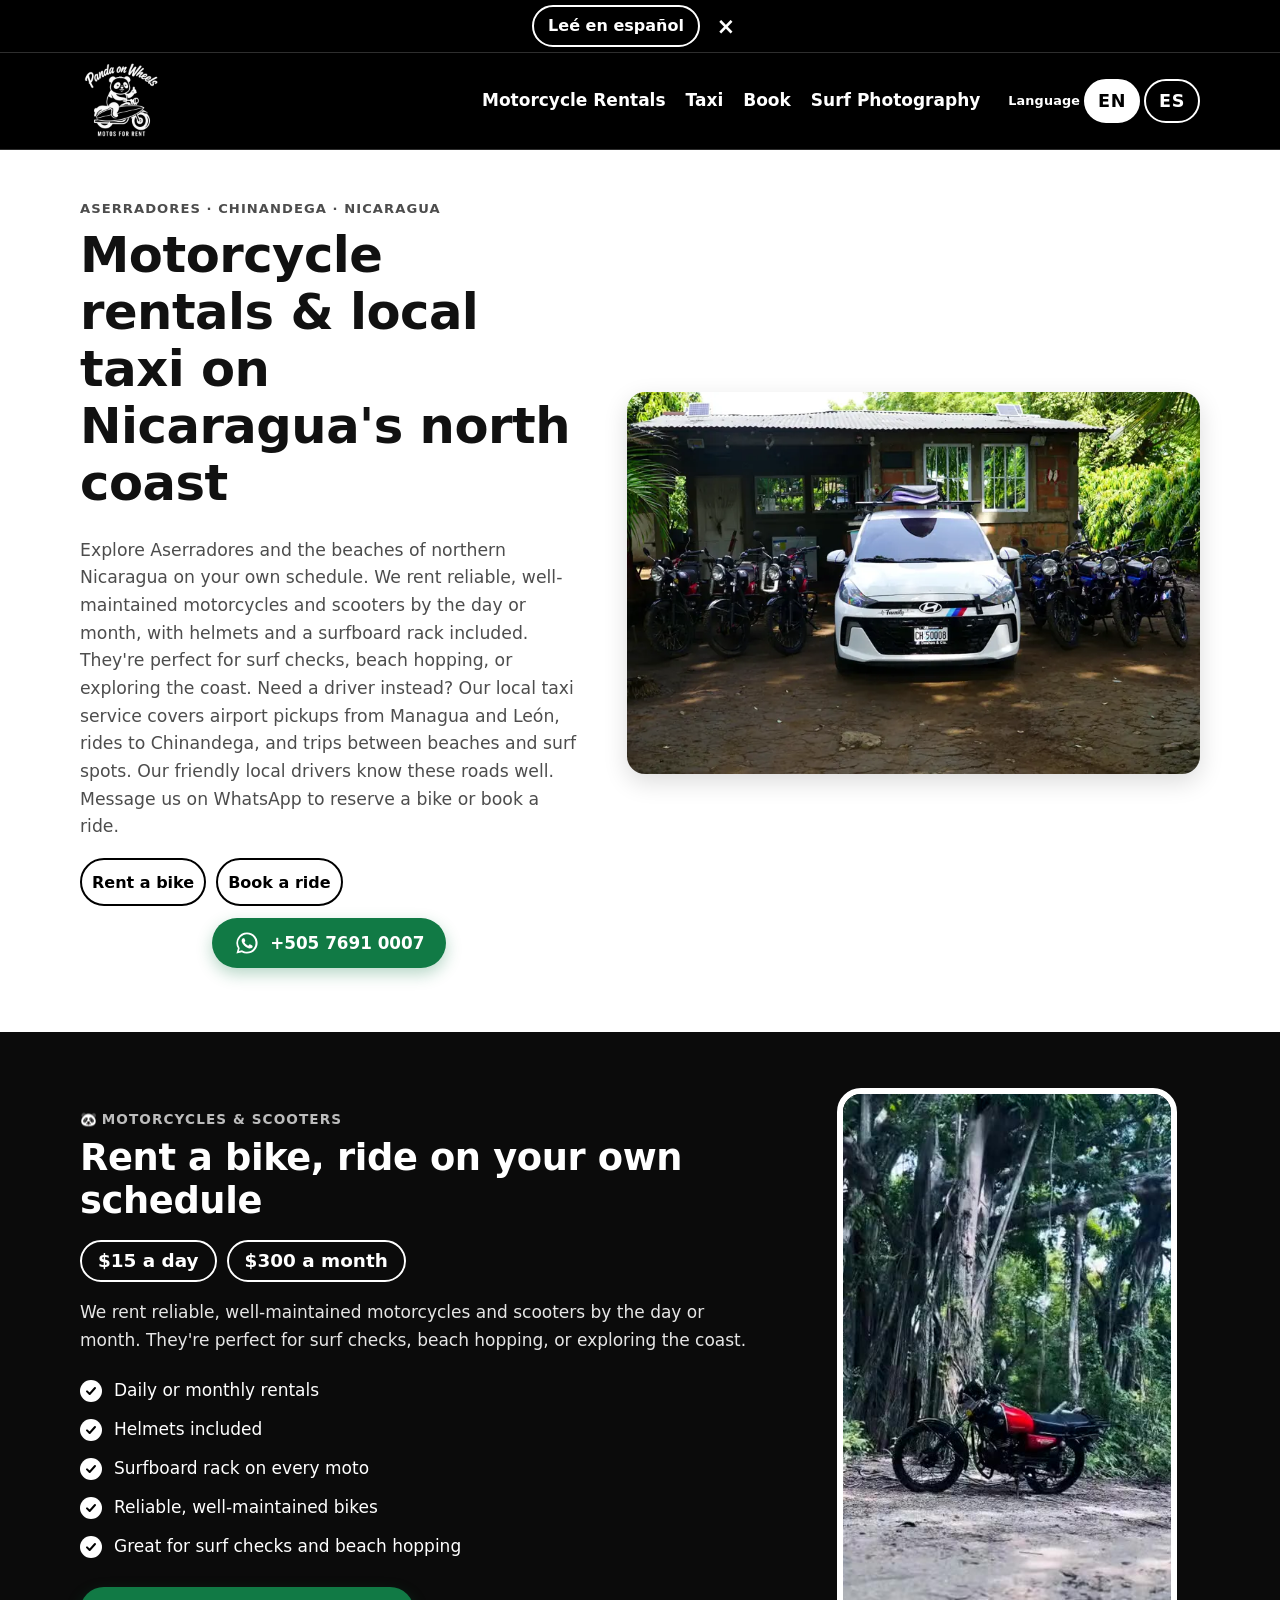
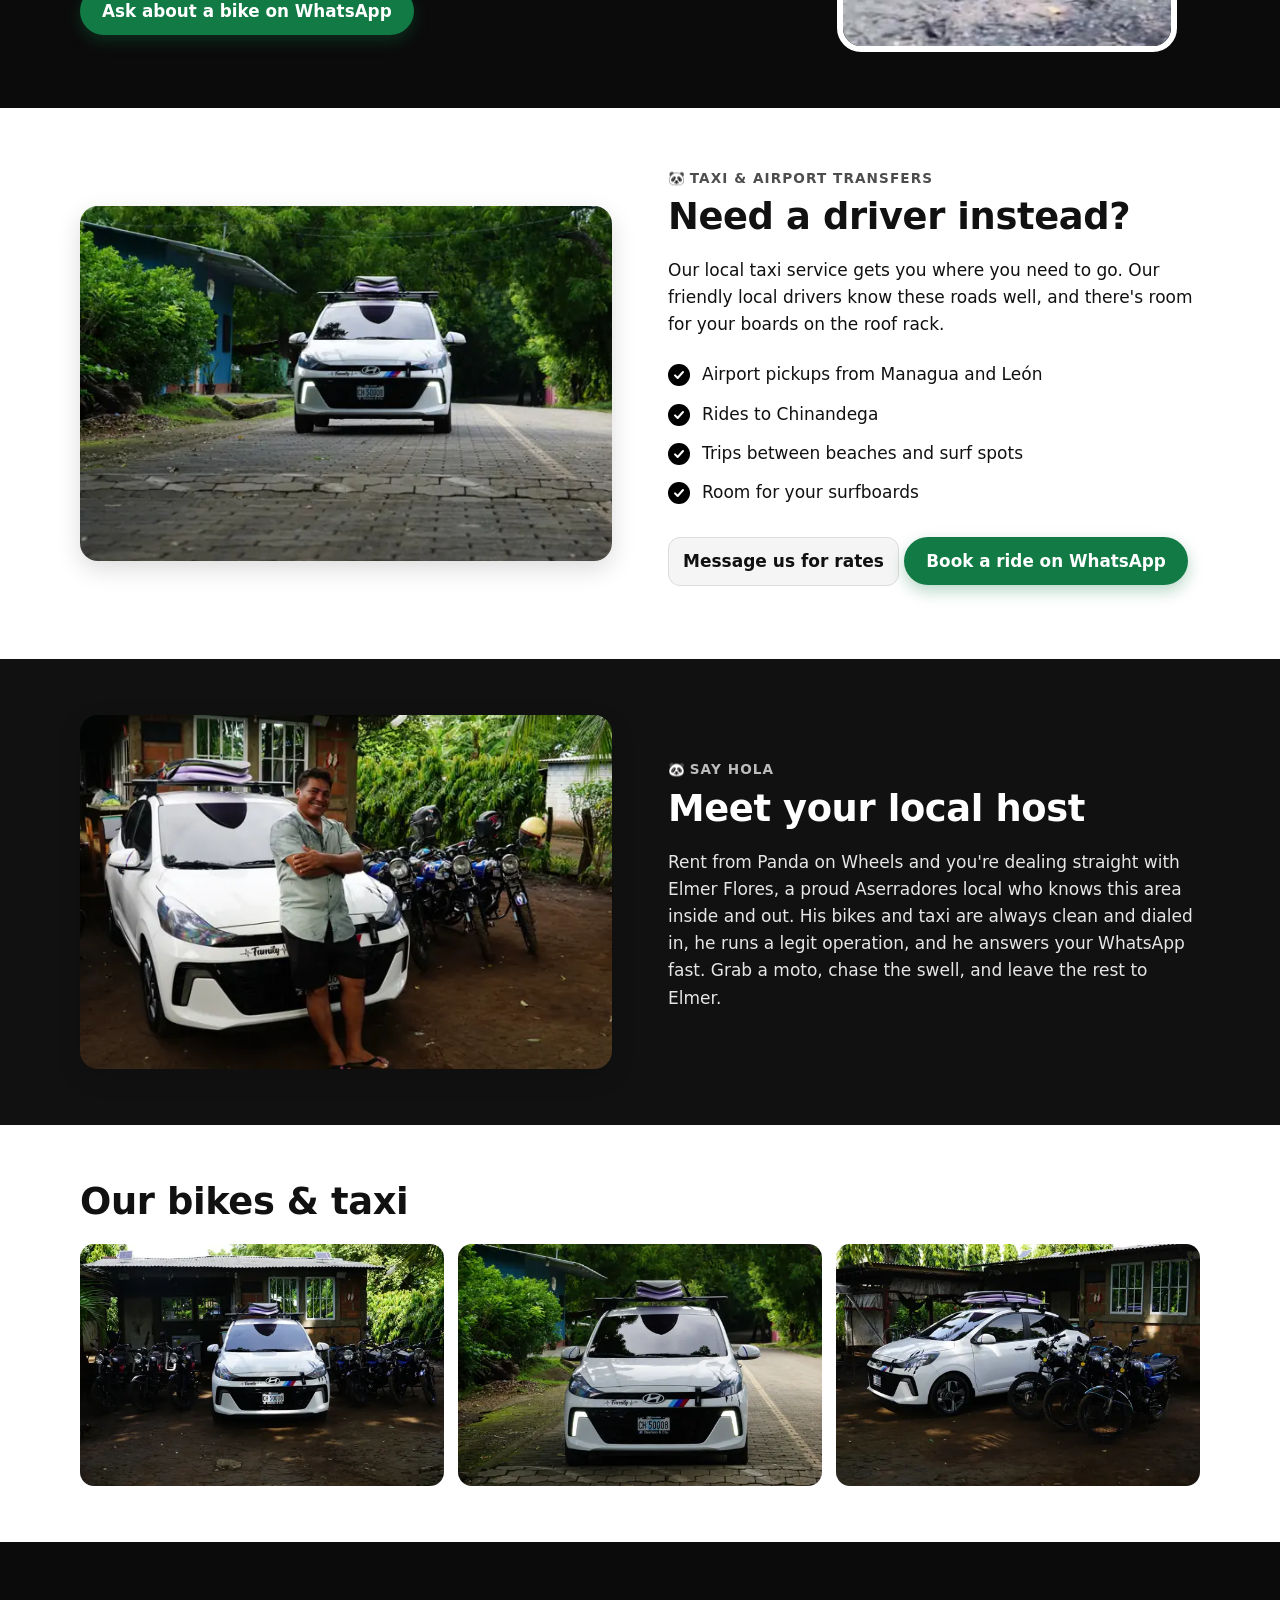
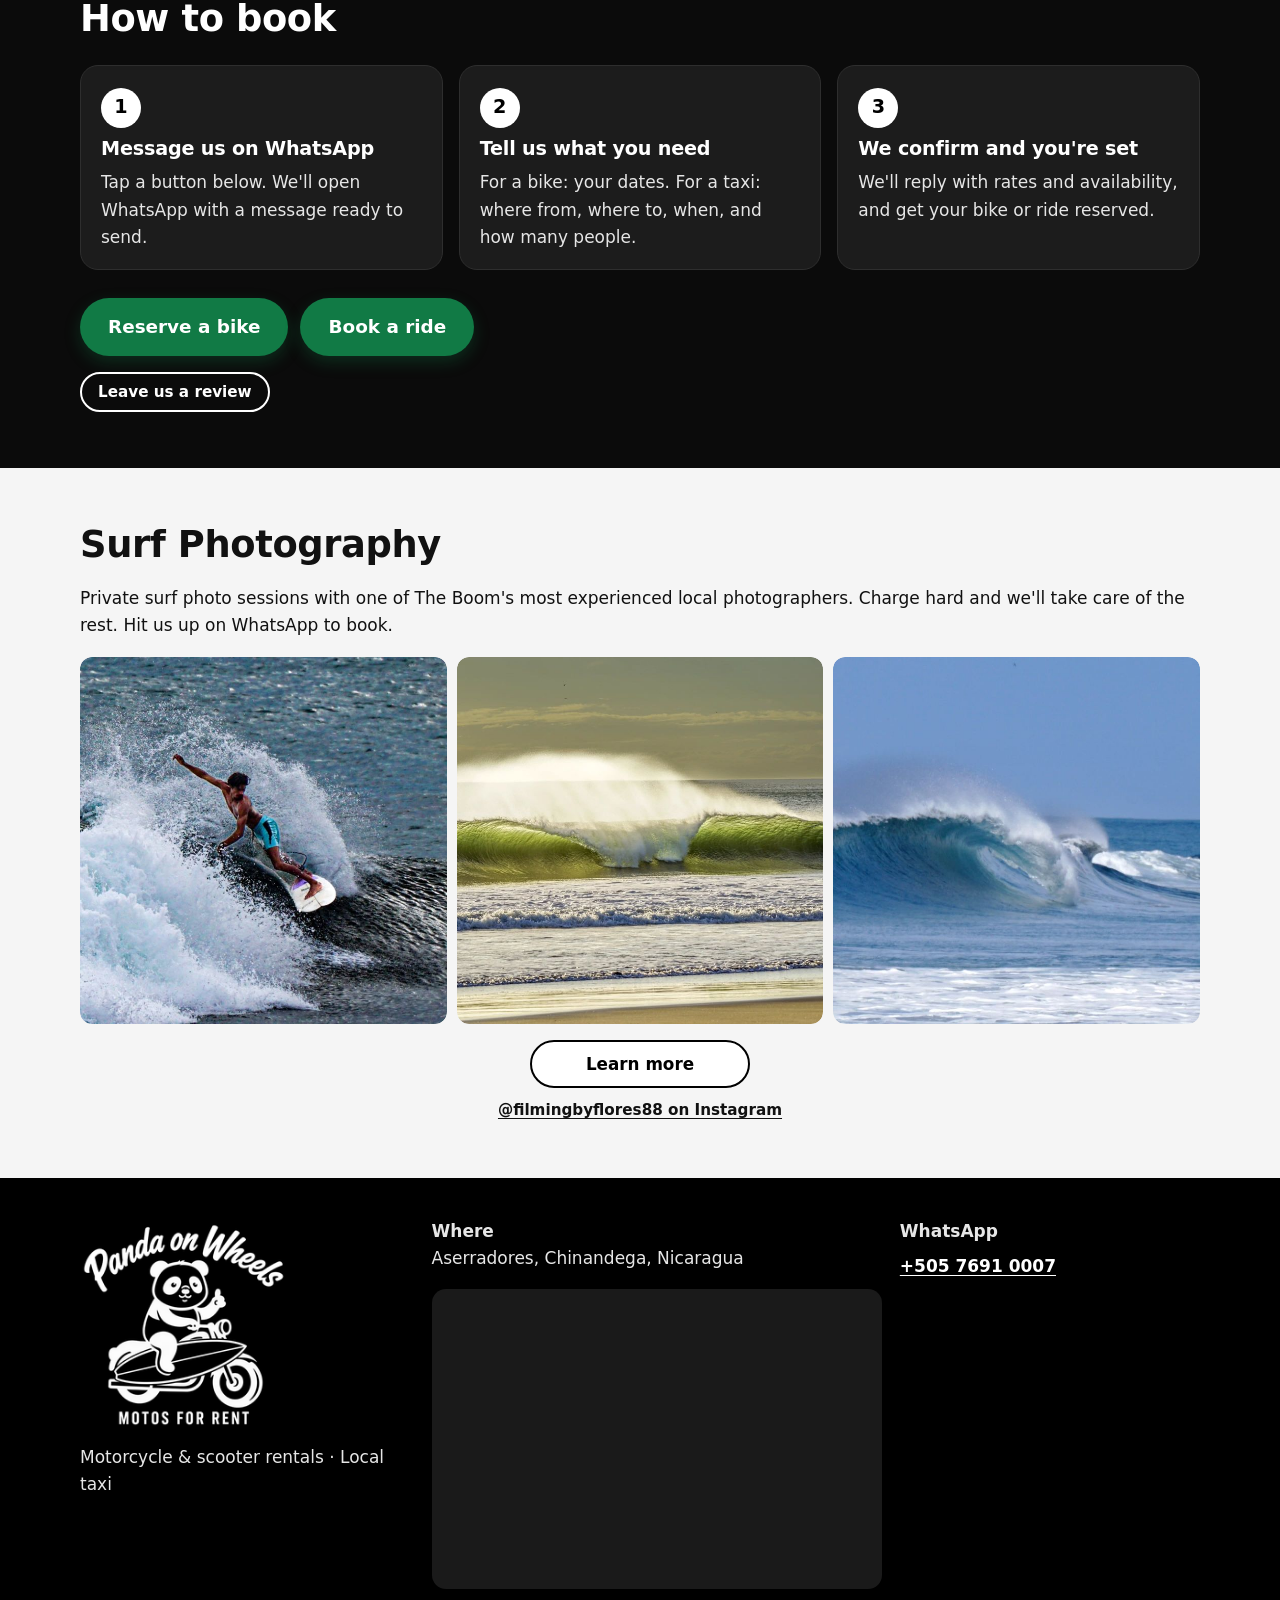
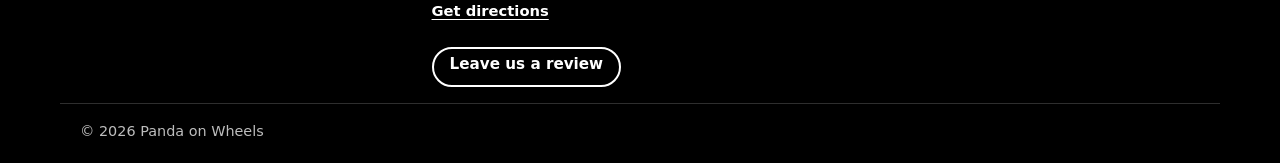
==== commit ada15a4d: "Center the intro WhatsApp number under the outline buttons. Put Rent a bike and Book a ride side by " ====
--- a/index.html
+++ b/index.html
@@ -30,7 +30,7 @@
   <meta name="twitter:card" content="summary_large_image">
 
   <link rel="preload" as="image" href="images/storefront-1600.webp" imagesrcset="images/storefront-800.webp 800w, images/storefront-1600.webp 1600w" imagesizes="(min-width: 900px) 55vw, 100vw" type="image/webp">
-  <link rel="stylesheet" href="styles.css?v=20261019p">
+  <link rel="stylesheet" href="styles.css?v=20261019r">
 
   <!-- LocalBusiness structured data: only confirmed facts.
        If the WhatsApp number changes, update "telephone" here AND in config.js. -->
@@ -131,14 +131,14 @@
           <p class="eyebrow" data-i18n="hero.eyebrow">Aserradores · Chinandega · Nicaragua</p>
           <h1 data-i18n="hero.title">Motorcycle rentals &amp; local taxi on Nicaragua's north coast</h1>
           <p class="lead" data-i18n="hero.lead">Explore Aserradores and the beaches of northern Nicaragua on your own schedule. We rent reliable, well-maintained motorcycles and scooters by the day or month, with helmets and a surfboard rack included. They're perfect for surf checks, beach hopping, or exploring the coast. Need a driver instead? Our local taxi service covers airport pickups from Managua and León, rides to Chinandega, and trips between beaches and surf spots. Our friendly local drivers know these roads well. Message us on WhatsApp to reserve a bike or book a ride.</p>
+          <div class="hero-sub">
+            <a class="btn btn-ghost js-wa" data-wa="rental" href="#book" target="_blank" rel="noopener" data-i18n="hero.ctaBike">Rent a bike</a>
+            <a class="btn btn-ghost js-wa" data-wa="taxi" href="#book" target="_blank" rel="noopener" data-i18n="hero.ctaTaxi">Book a ride</a>
+          </div>
           <a class="btn btn-wa hero-wa js-wa" data-wa="general" href="#book" target="_blank" rel="noopener">
             <svg class="wa-icon" viewBox="0 0 32 32" aria-hidden="true" focusable="false"><path fill="currentColor" d="M16 3a13 13 0 0 0-11.2 19.6L3 29l6.6-1.7A13 13 0 1 0 16 3zm0 23.7c-2 0-4-.5-5.7-1.6l-.4-.2-3.9 1 1-3.8-.3-.4A10.7 10.7 0 1 1 16 26.7zm5.9-8c-.3-.2-1.9-1-2.2-1-.3-.1-.5-.2-.7.1l-1 1.3c-.2.2-.4.2-.7.1-.3-.2-1.4-.5-2.6-1.6-1-.9-1.6-1.9-1.8-2.2-.2-.3 0-.5.1-.7l.5-.6.3-.5c.1-.2 0-.4 0-.6l-1-2.4c-.3-.6-.5-.5-.7-.5h-.6c-.2 0-.6.1-.9.4-.3.3-1.2 1.1-1.2 2.8s1.2 3.2 1.4 3.5c.2.2 2.4 3.6 5.7 5 .8.4 1.4.6 1.9.7.8.3 1.5.2 2.1.1.6-.1 1.9-.8 2.2-1.5.3-.7.3-1.4.2-1.5-.1-.2-.3-.3-.6-.4z"/></svg>
             <span class="js-wa-display">+505 7691 0007</span>
           </a>
-          <div class="hero-sub">
-            <a class="btn btn-ghost js-wa" data-wa="rental" href="#book" target="_blank" rel="noopener" data-i18n="hero.ctaBike">Rent a bike</a>
-            <a class="btn btn-ghost js-wa" data-wa="taxi" href="#book" target="_blank" rel="noopener" data-i18n="hero.ctaTaxi">Book a ride</a>
-          </div>
         </div>
         <figure class="hero-media">
           <picture>
@@ -323,6 +323,6 @@
   </a>
 
   <script src="config.js?v=20261019c"></script>
-  <script src="main.js?v=20261019p"></script>
+  <script src="main.js?v=20261019q"></script>
 </body>
 </html>
--- a/styles.css
+++ b/styles.css
@@ -114,9 +114,9 @@
 .eyebrow{font-weight:700;color:var(--muted);text-transform:uppercase;letter-spacing:.08em;font-size:.82rem;margin-bottom:.6em}
 .lead{font-size:1rem;color:var(--muted);max-width:40rem}
 @media (min-width:900px){.lead{font-size:1.08rem}}
-.hero-wa{margin-top:2px}
 .hero-sub{display:grid;grid-template-columns:1fr 1fr;gap:10px;margin-top:12px}
 .hero-sub .btn{padding:12px 10px;font-size:1rem}
+.hero-wa{display:flex;width:max-content;max-width:100%;margin:12px auto 0}
 @media (min-width:900px){
   .hero{padding:48px 0 64px}
   .hero-grid{grid-template-columns:1fr 1.15fr;align-items:center;gap:48px}
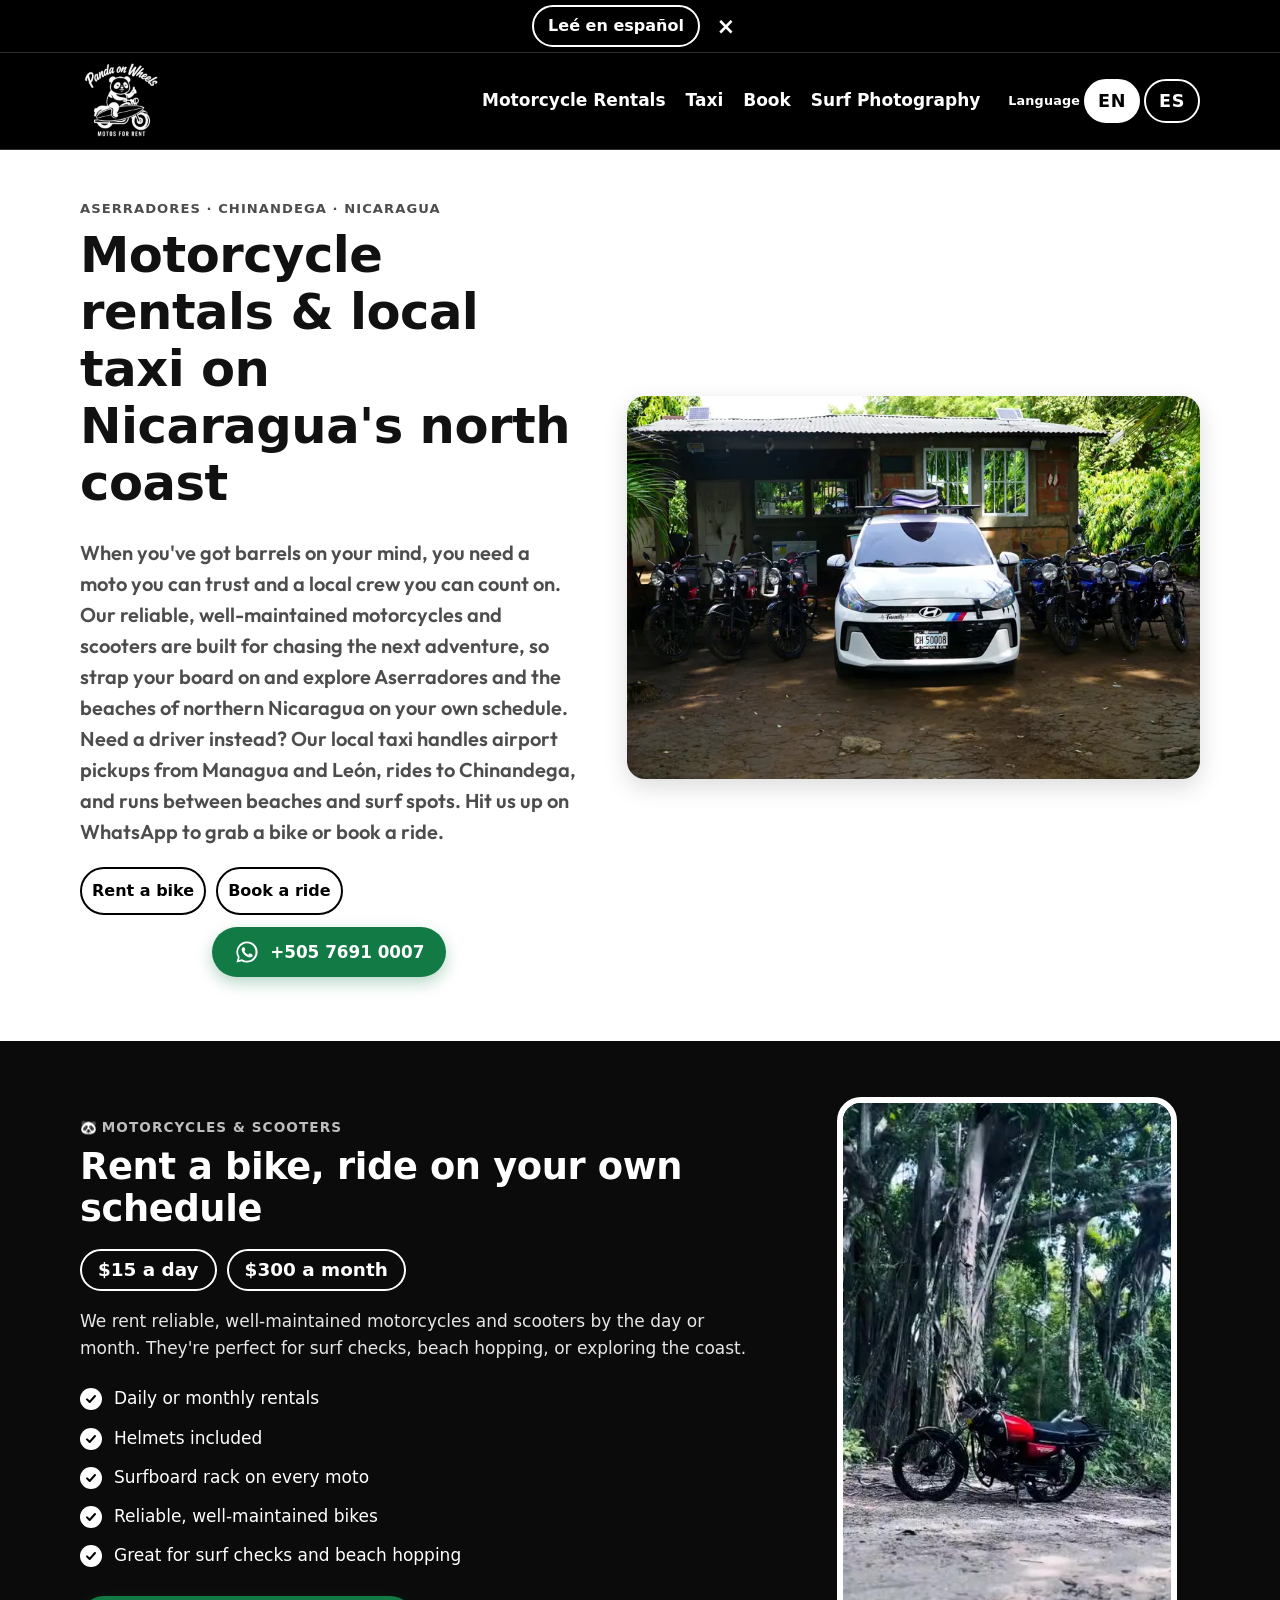
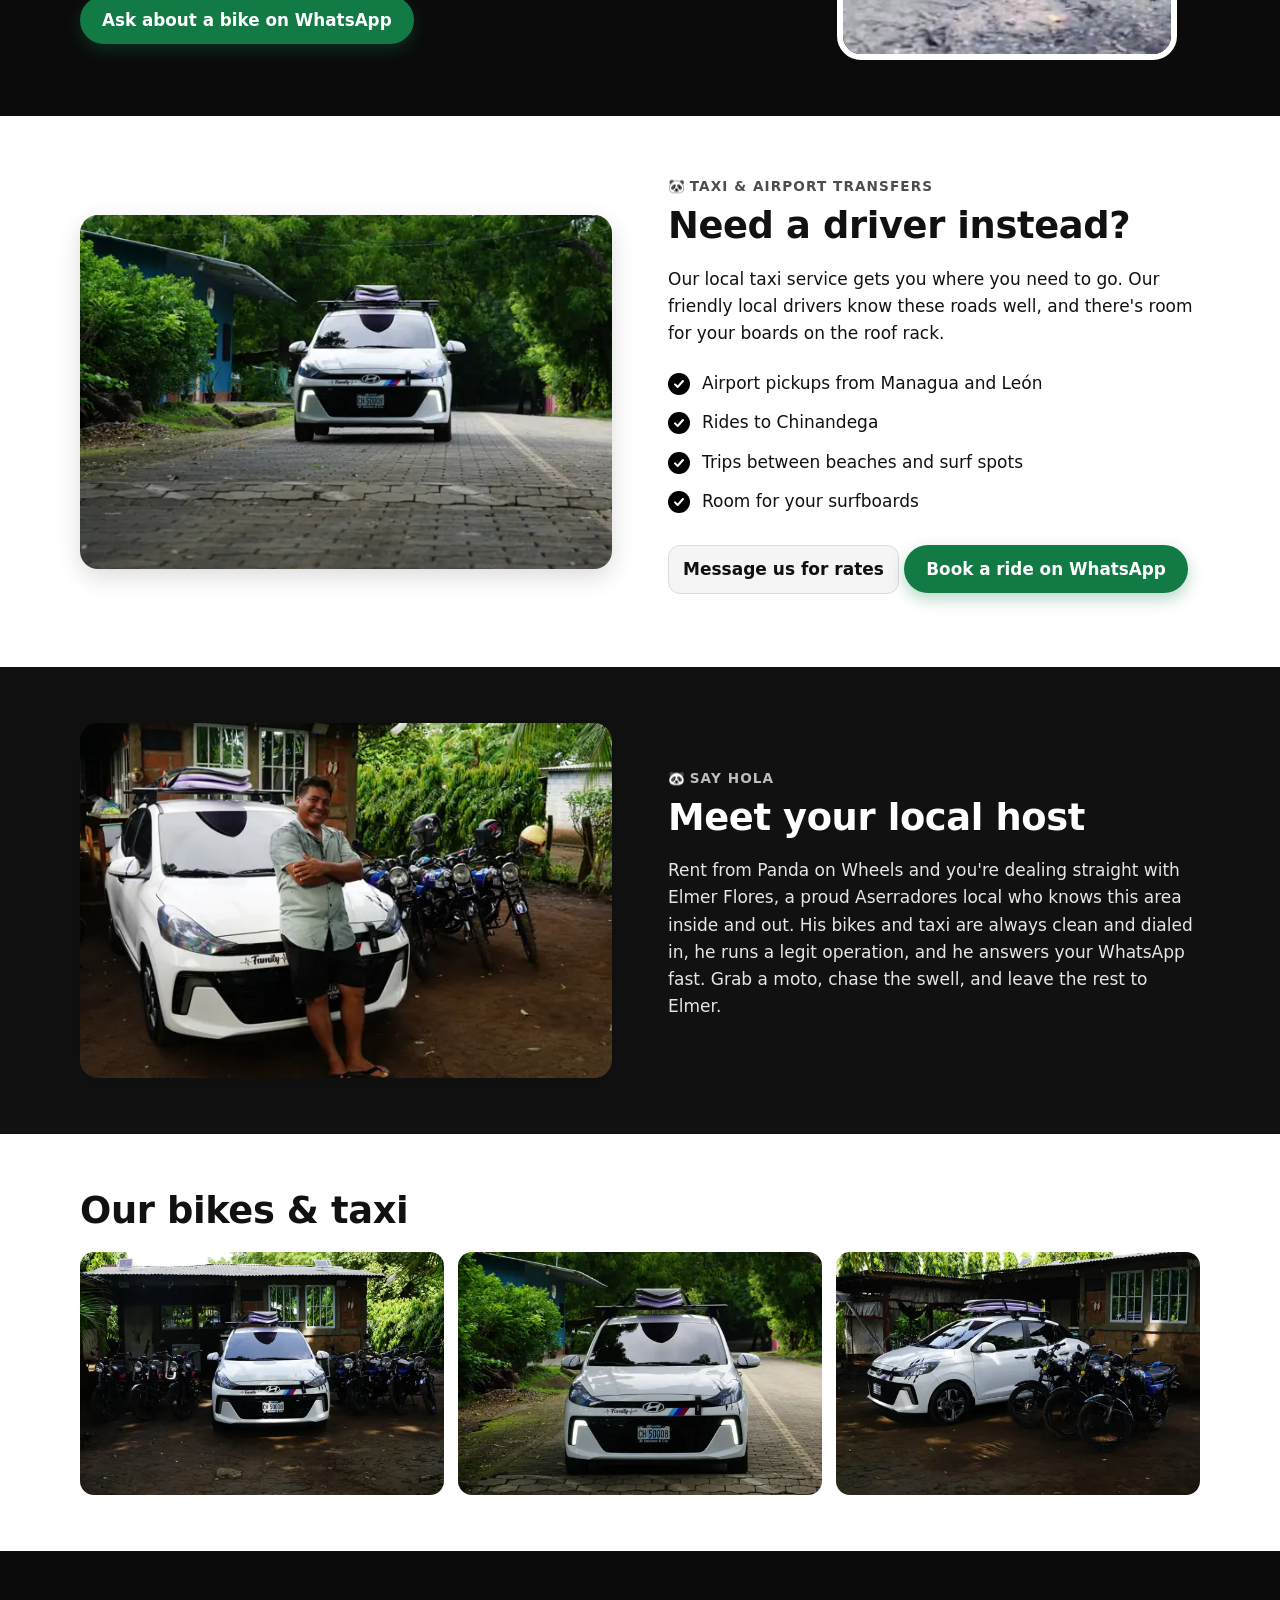
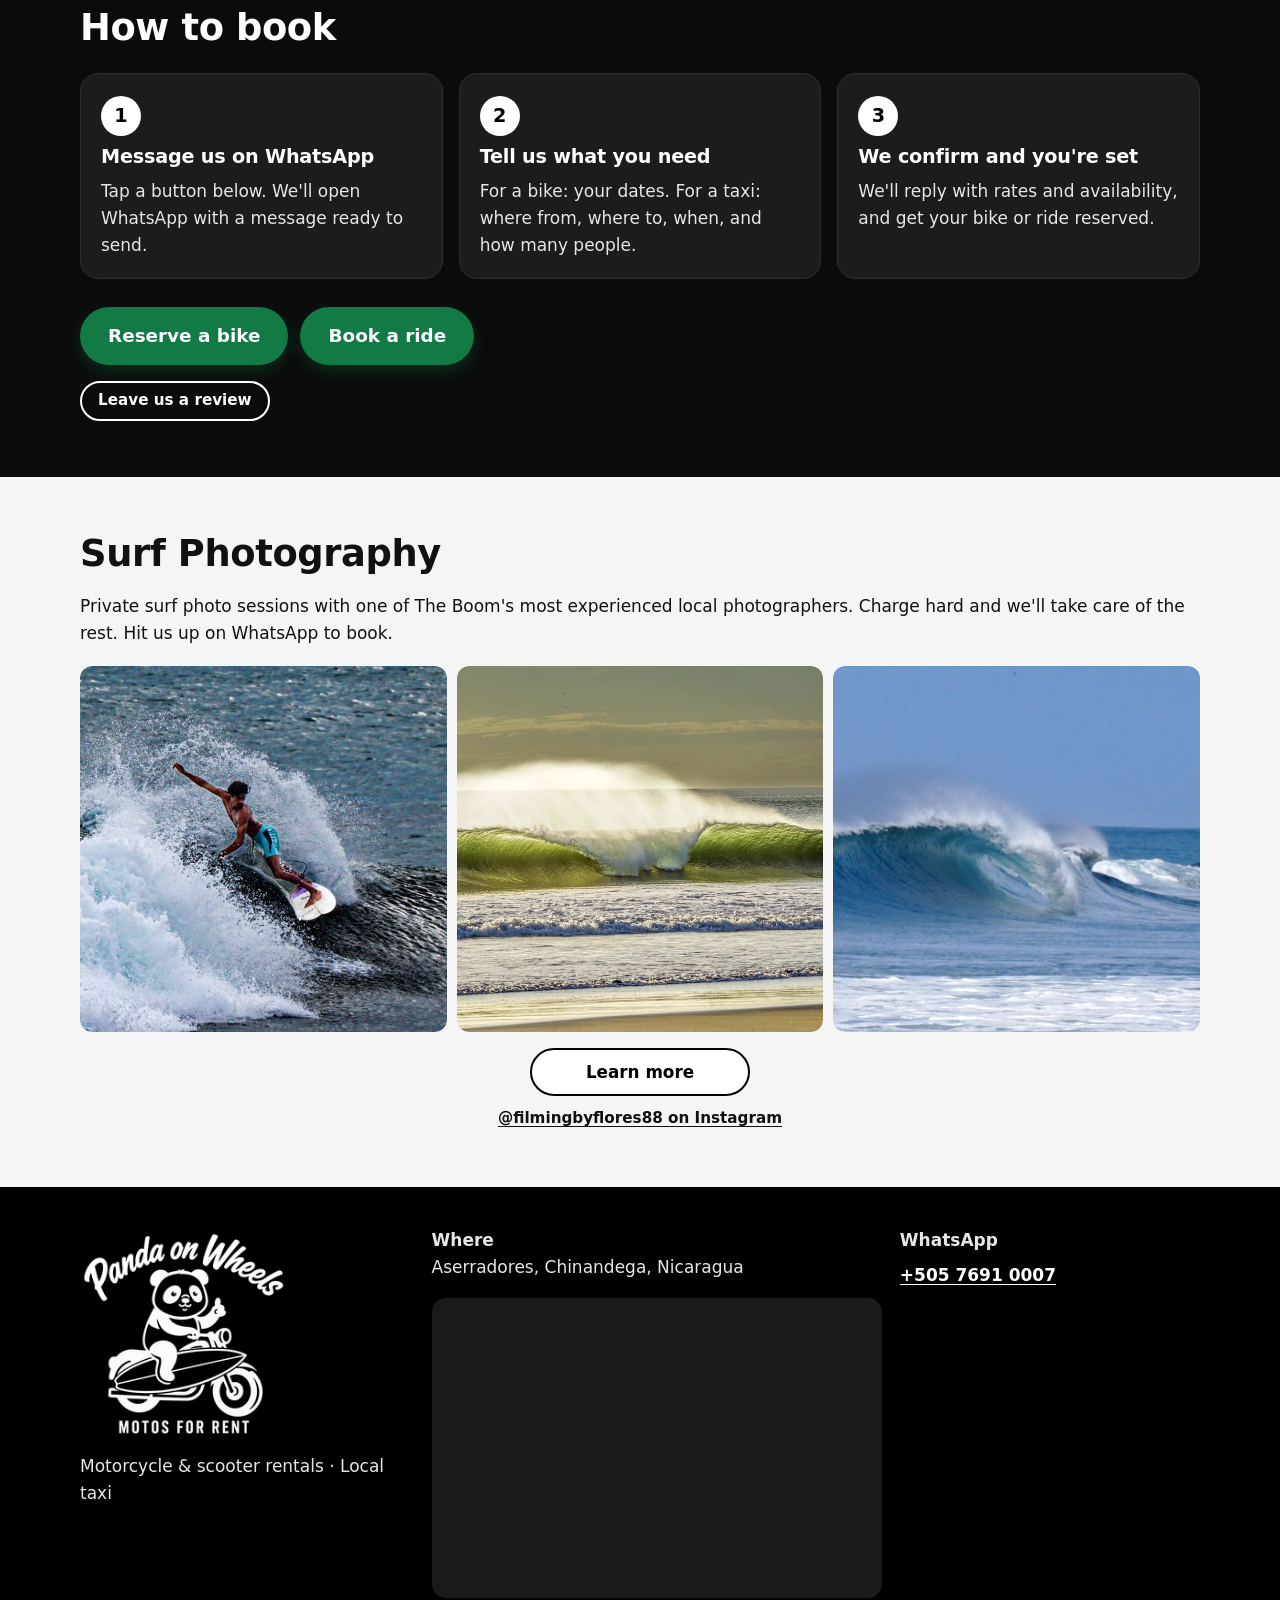
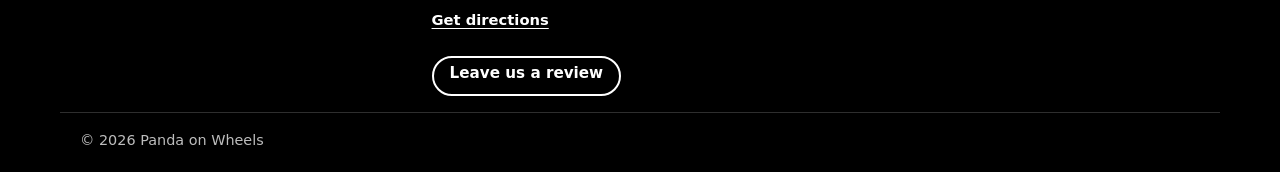
==== commit 157ada82: "Rewrite the intro and set it in Outfit. Use Nick's surf-toned English, a matching Nicaraguan voseo t" ====
--- a/index.html
+++ b/index.html
@@ -29,8 +29,11 @@
   <meta property="og:locale:alternate" content="es_NI">
   <meta name="twitter:card" content="summary_large_image">
 
+  <link rel="preconnect" href="https://fonts.googleapis.com">
+  <link rel="preconnect" href="https://fonts.gstatic.com" crossorigin>
+  <link href="https://fonts.googleapis.com/css2?family=Outfit:wght@600&amp;display=swap" rel="stylesheet">
   <link rel="preload" as="image" href="images/storefront-1600.webp" imagesrcset="images/storefront-800.webp 800w, images/storefront-1600.webp 1600w" imagesizes="(min-width: 900px) 55vw, 100vw" type="image/webp">
-  <link rel="stylesheet" href="styles.css?v=20261019r">
+  <link rel="stylesheet" href="styles.css?v=20261019t">
 
   <!-- LocalBusiness structured data: only confirmed facts.
        If the WhatsApp number changes, update "telephone" here AND in config.js. -->
@@ -130,7 +133,7 @@
         <div class="hero-text">
           <p class="eyebrow" data-i18n="hero.eyebrow">Aserradores · Chinandega · Nicaragua</p>
           <h1 data-i18n="hero.title">Motorcycle rentals &amp; local taxi on Nicaragua's north coast</h1>
-          <p class="lead" data-i18n="hero.lead">Explore Aserradores and the beaches of northern Nicaragua on your own schedule. We rent reliable, well-maintained motorcycles and scooters by the day or month, with helmets and a surfboard rack included. They're perfect for surf checks, beach hopping, or exploring the coast. Need a driver instead? Our local taxi service covers airport pickups from Managua and León, rides to Chinandega, and trips between beaches and surf spots. Our friendly local drivers know these roads well. Message us on WhatsApp to reserve a bike or book a ride.</p>
+          <p class="lead" data-i18n="hero.lead">When you've got barrels on your mind, you need a moto you can trust and a local crew you can count on. Our reliable, well-maintained motorcycles and scooters are built for chasing the next adventure, so strap your board on and explore Aserradores and the beaches of northern Nicaragua on your own schedule. Need a driver instead? Our local taxi handles airport pickups from Managua and León, rides to Chinandega, and runs between beaches and surf spots. Hit us up on WhatsApp to grab a bike or book a ride.</p>
           <div class="hero-sub">
             <a class="btn btn-ghost js-wa" data-wa="rental" href="#book" target="_blank" rel="noopener" data-i18n="hero.ctaBike">Rent a bike</a>
             <a class="btn btn-ghost js-wa" data-wa="taxi" href="#book" target="_blank" rel="noopener" data-i18n="hero.ctaTaxi">Book a ride</a>
@@ -316,13 +319,7 @@
     <p class="wrap copyright">© <span id="year">2026</span> Panda on Wheels</p>
   </footer>
 
-  <!-- Floating WhatsApp button (mobile) -->
-  <a class="wa-float js-wa" data-wa="general" href="#book" target="_blank" rel="noopener" aria-label="Message us on WhatsApp" data-i18n-aria="float">
-    <svg viewBox="0 0 32 32" aria-hidden="true" focusable="false"><path fill="currentColor" d="M16 3a13 13 0 0 0-11.2 19.6L3 29l6.6-1.7A13 13 0 1 0 16 3zm0 23.7c-2 0-4-.5-5.7-1.6l-.4-.2-3.9 1 1-3.8-.3-.4A10.7 10.7 0 1 1 16 26.7zm5.9-8c-.3-.2-1.9-1-2.2-1-.3-.1-.5-.2-.7.1l-1 1.3c-.2.2-.4.2-.7.1-.3-.2-1.4-.5-2.6-1.6-1-.9-1.6-1.9-1.8-2.2-.2-.3 0-.5.1-.7l.5-.6.3-.5c.1-.2 0-.4 0-.6l-1-2.4c-.3-.6-.5-.5-.7-.5h-.6c-.2 0-.6.1-.9.4-.3.3-1.2 1.1-1.2 2.8s1.2 3.2 1.4 3.5c.2.2 2.4 3.6 5.7 5 .8.4 1.4.6 1.9.7.8.3 1.5.2 2.1.1.6-.1 1.9-.8 2.2-1.5.3-.7.3-1.4.2-1.5-.1-.2-.3-.3-.6-.4z"/></svg>
-    <span class="wa-float-label" data-i18n="floatShort">WhatsApp</span>
-  </a>
-
   <script src="config.js?v=20261019c"></script>
-  <script src="main.js?v=20261019q"></script>
+  <script src="main.js?v=20261019t"></script>
 </body>
 </html>
--- a/styles.css
+++ b/styles.css
@@ -22,7 +22,8 @@
 *,*::before,*::after{box-sizing:border-box}
 html{scroll-behavior:smooth;-webkit-text-size-adjust:100%}
 @media (prefers-reduced-motion: reduce){html{scroll-behavior:auto}}
-body{margin:0;font-family:var(--font);font-size:1.0625rem;line-height:1.6;color:var(--ink);background:var(--white);padding-bottom:84px}
+body{margin:0;font-family:var(--font);font-size:1.0625rem;line-height:1.6;color:var(--ink);background:var(--white)}
+html[data-page="surf"] body{padding-bottom:84px}
 img,video{max-width:100%;height:auto;display:block}
 h1,h2,h3{font-family:var(--font-display);line-height:1.15;margin:0 0 .5em;letter-spacing:-.01em}
 h1{font-size:clamp(1.9rem,6.5vw,3.1rem)}
@@ -112,8 +113,8 @@
 .hero-media{order:-1}
 .hero-media img{width:100%;aspect-ratio:3/2;object-fit:cover;border-radius:var(--radius);box-shadow:var(--shadow)}
 .eyebrow{font-weight:700;color:var(--muted);text-transform:uppercase;letter-spacing:.08em;font-size:.82rem;margin-bottom:.6em}
-.lead{font-size:1rem;color:var(--muted);max-width:40rem}
-@media (min-width:900px){.lead{font-size:1.08rem}}
+.lead{font-family:Outfit,var(--font-display),var(--font);font-weight:600;font-size:1.15rem;line-height:1.55;color:var(--muted);max-width:40rem}
+@media (min-width:900px){.lead{font-size:1.25rem}}
 .hero-sub{display:grid;grid-template-columns:1fr 1fr;gap:10px;margin-top:12px}
 .hero-sub .btn{padding:12px 10px;font-size:1rem}
 .hero-wa{display:flex;width:max-content;max-width:100%;margin:12px auto 0}
@@ -241,4 +242,4 @@
 .wa-float.is-hidden{opacity:0;transform:translateY(20px);pointer-events:none}
 .wa-float svg{width:30px;height:30px}
 .wa-float:hover{background:var(--wa-dark)}
-@media (min-width:900px){.wa-float{display:none}body{padding-bottom:0}}
+@media (min-width:900px){.wa-float{display:none}html[data-page="surf"] body{padding-bottom:0}}
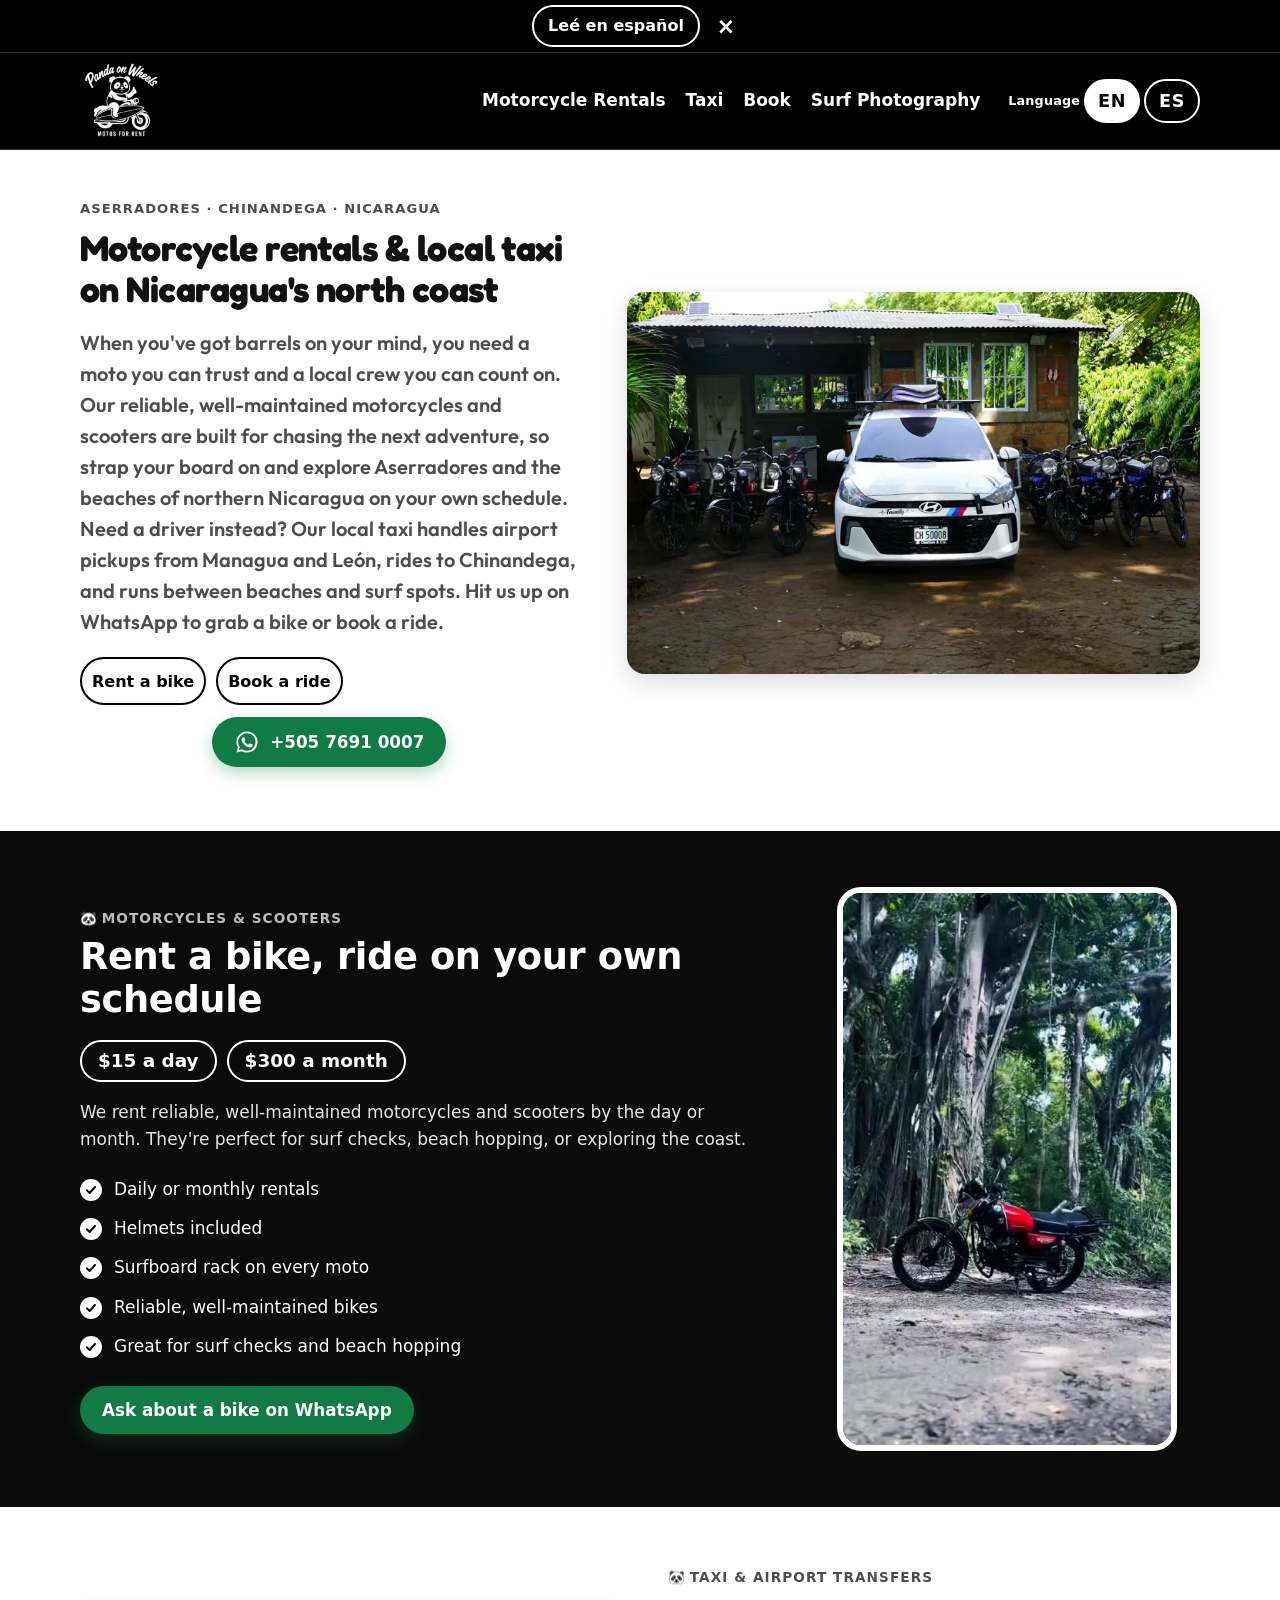
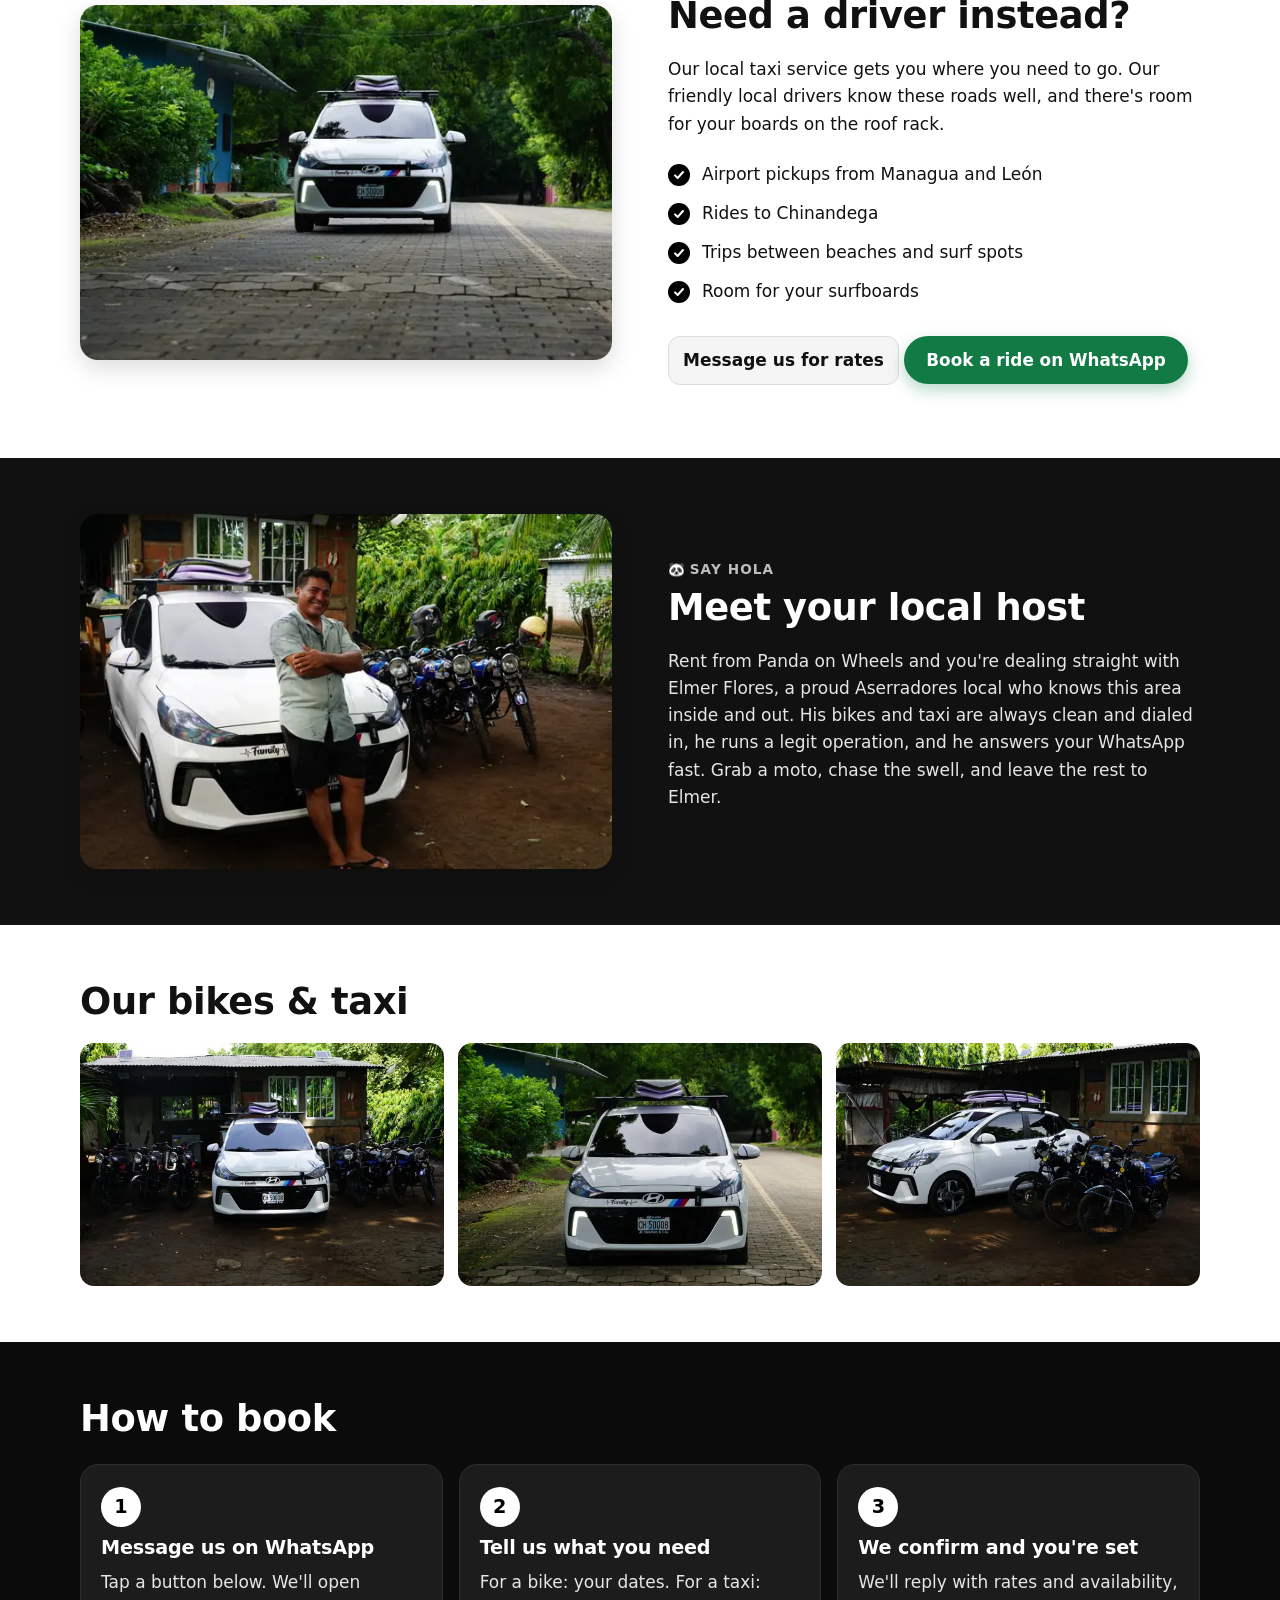
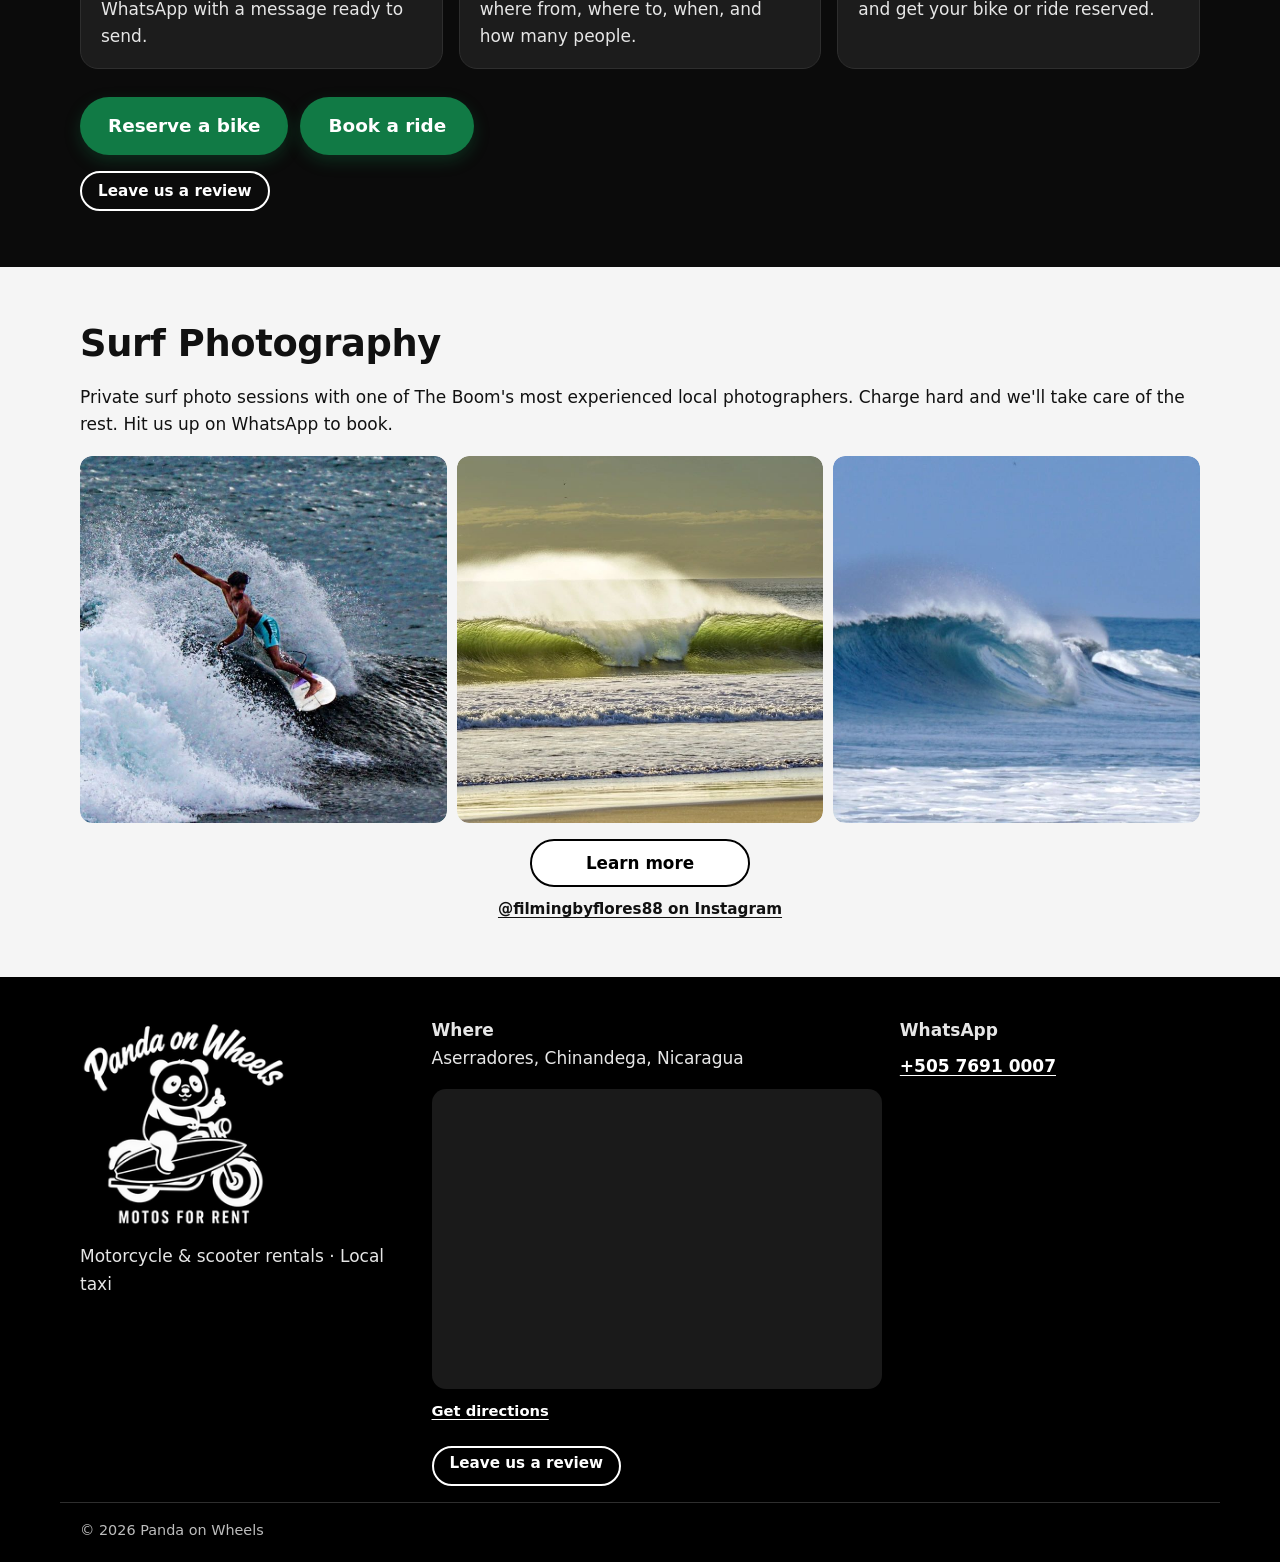
==== commit eb9b8510: "Set the hero headline in Fredoka. Pair the main title with the Outfit intro and keep the line breaks" ====
--- a/index.html
+++ b/index.html
@@ -31,9 +31,9 @@
 
   <link rel="preconnect" href="https://fonts.googleapis.com">
   <link rel="preconnect" href="https://fonts.gstatic.com" crossorigin>
-  <link href="https://fonts.googleapis.com/css2?family=Outfit:wght@600&amp;display=swap" rel="stylesheet">
+  <link href="https://fonts.googleapis.com/css2?family=Fredoka:wght@700&amp;family=Outfit:wght@600&amp;display=swap" rel="stylesheet">
   <link rel="preload" as="image" href="images/storefront-1600.webp" imagesrcset="images/storefront-800.webp 800w, images/storefront-1600.webp 1600w" imagesizes="(min-width: 900px) 55vw, 100vw" type="image/webp">
-  <link rel="stylesheet" href="styles.css?v=20261019t">
+  <link rel="stylesheet" href="styles.css?v=20261019u">
 
   <!-- LocalBusiness structured data: only confirmed facts.
        If the WhatsApp number changes, update "telephone" here AND in config.js. -->
--- a/styles.css
+++ b/styles.css
@@ -27,6 +27,8 @@
 img,video{max-width:100%;height:auto;display:block}
 h1,h2,h3{font-family:var(--font-display);line-height:1.15;margin:0 0 .5em;letter-spacing:-.01em}
 h1{font-size:clamp(1.9rem,6.5vw,3.1rem)}
+.hero-text{container-type:inline-size}
+.hero h1{font-family:Fredoka,var(--font-display),var(--font);font-weight:700;font-size:clamp(1.6rem,7.2cqi,2.25rem);line-height:1.15;letter-spacing:-.015em;text-wrap:balance}
 h2{font-size:clamp(1.6rem,5vw,2.3rem)}
 h3{font-size:1.2rem}
 p{margin:0 0 1em}
